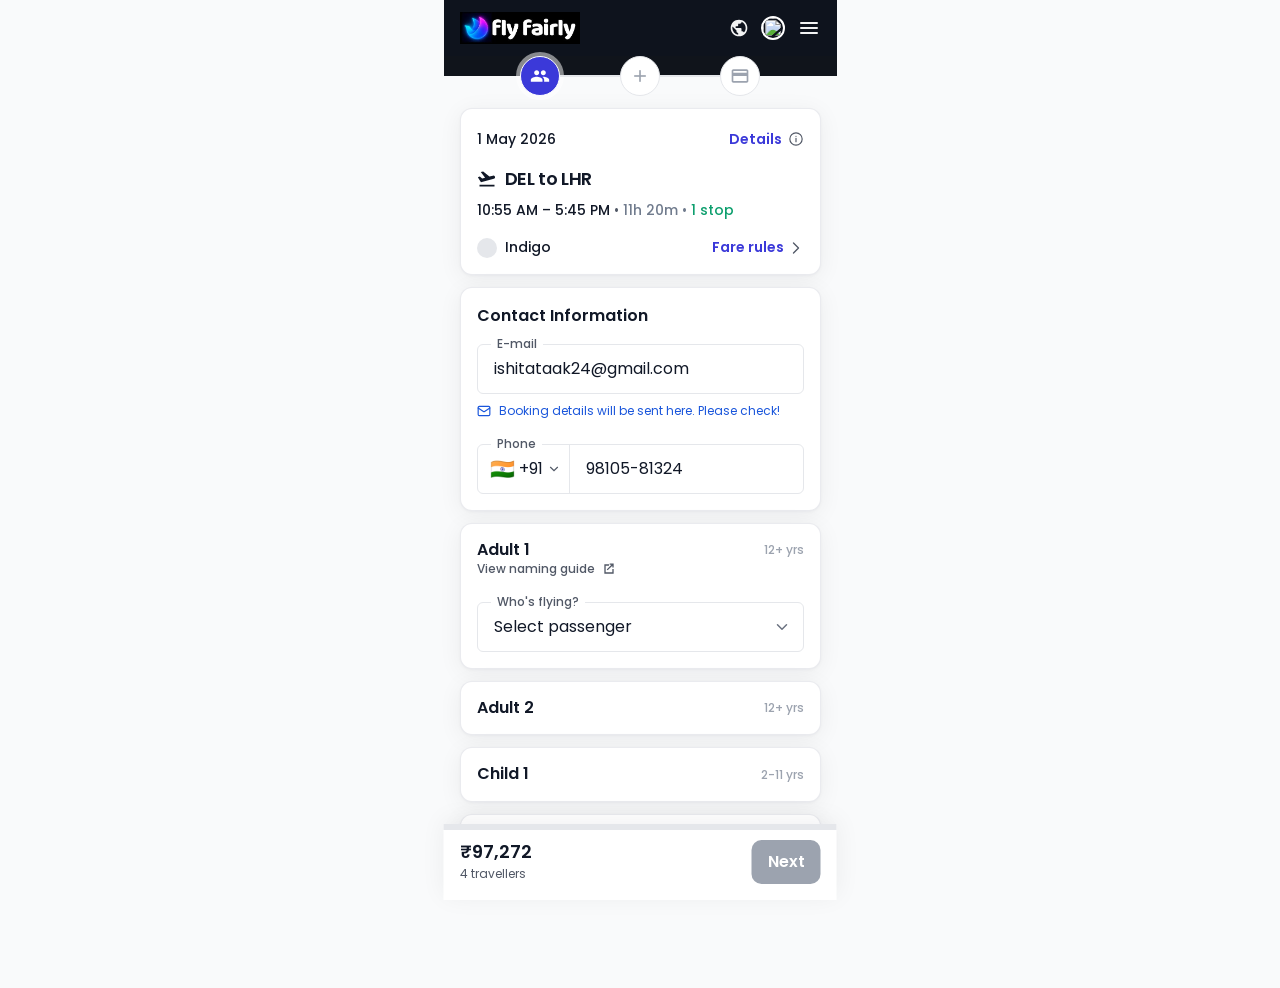
==== index.html @ 187cf337 "name changed" ====
<!DOCTYPE html>
<html lang="en">
  <head>
    <meta charset="UTF-8" />
    <meta name="viewport" content="width=device-width, initial-scale=1.0, viewport-fit=cover" />
    <title>Traveller details — Fly Fairly</title>
    <link href="https://fonts.googleapis.com/icon?family=Material+Icons" rel="stylesheet" />
    <link rel="stylesheet" href="design-system.css" />
    <style>
      :root {
        --color-text-secondary: #515866;
        --ff-link-hover: #252bb0;
        --ff-badge-bg: rgba(59, 57, 217, 0.1);
        --ff-card-radius: 12px;
        --ff-card-shadow: 0 4px 24px rgba(17, 24, 39, 0.06), 0 1px 3px rgba(17, 24, 39, 0.04);
        --ff-page-max: 393px;
      }

      .traveller-page {
        margin: 0;
        font-family: var(--font-family);
        font-size: var(--font-size-base);
        font-weight: var(--font-weight-regular);
        line-height: var(--line-height-body);
        color: var(--color-text-primary);
        background: var(--color-background);
        -webkit-font-smoothing: antialiased;
        padding-bottom: calc(88px + env(safe-area-inset-bottom, 0px));
      }

      .traveller-page * {
        font-family: inherit;
      }

      .wrap {
        max-width: var(--ff-page-max);
        margin: 0 auto;
        min-height: 100vh;
      }

      /* ——— Nav ——— */
      .ff-nav {
        position: relative;
        z-index: 100;
        display: flex;
        align-items: center;
        justify-content: space-between;
        padding: var(--space-3) var(--space-4);
        padding-top: calc(var(--space-3) + env(safe-area-inset-top, 0px));
        background: var(--color-nav-top);
      }

      .ff-logo {
        display: flex;
        align-items: center;
        text-decoration: none;
        color: #fff;
      }

      .ff-logo__img {
        display: block;
        height: 32px;
        width: auto;
        flex-shrink: 0;
      }

      .ff-nav__actions {
        display: flex;
        align-items: center;
        gap: var(--space-3);
      }

      .ff-nav__icon {
        width: 24px;
        height: 24px;
        color: #fff;
        opacity: 0.95;
      }

      .ff-nav__lang-icon {
        width: 20px;
        height: 20px;
        flex-shrink: 0;
        display: block;
        color: #fff;
        opacity: 0.95;
      }

      .ff-nav__avatar {
        width: 24px;
        height: 24px;
        border-radius: var(--radius-full);
        object-fit: cover;
        border: 2px solid var(--color-surface);
      }

      /* ——— Flow stepper (nav → flight) ——— */
      .ff-flow-stepper-wrap {
        position: relative;
        z-index: 110;
        margin-bottom: var(--space-3);
        padding: 0 var(--space-6);
        background: linear-gradient(to bottom, #10141B 50%, transparent 50%);
      }

      .ff-flow-stepper {
        display: flex;
        align-items: center;
        justify-content: center;
        gap: 0;
        width: 100%;
      }

      .ff-flow-stepper__node {
        width: 40px;
        height: 40px;
        border-radius: 50%;
        flex-shrink: 0;
        display: flex;
        align-items: center;
        justify-content: center;
        box-sizing: border-box;
      }

      .ff-flow-stepper__icon {
        width: 20px;
        height: 20px;
        flex-shrink: 0;
        display: block;
      }

      .ff-flow-stepper__node > .material-icons {
        font-family: "Material Icons";
        font-weight: normal;
        font-style: normal;
        font-size: 20px;
        line-height: 1;
        letter-spacing: normal;
        text-transform: none;
        display: inline-block;
        width: 1em;
        height: 1em;
        -webkit-font-smoothing: antialiased;
      }

      .ff-flow-stepper__node--done > .material-icons,
      .ff-flow-stepper__node--current > .material-icons {
        color: #ffffff;
      }

      .ff-flow-stepper__node--done,
      .ff-flow-stepper__node--current {
        background: var(--color-primary);
        color: var(--button-primary-color);
        border: 1px solid #ffffff;
      }

      .ff-flow-stepper__node--current {
        box-shadow: 0 0 0 4px color-mix(in srgb, var(--color-surface) 50%, transparent);
      }

      .ff-flow-stepper__node--upcoming {
        background: var(--color-surface);
        border: 1px solid var(--color-border-default);
        color: var(--color-text-hint);
      }

      .ff-flow-stepper__node--upcoming > .material-icons {
        color: var(--color-text-hint);
      }

      .ff-flow-stepper__line {
        height: 2px;
        flex: 0 0 60px;
        width: 60px;
      }

      .ff-flow-stepper__line--done {
        background: var(--color-primary);
      }

      .ff-flow-stepper__line--todo {
        background: var(--color-border-default);
      }

      .ff-flight-body {
        padding: var(--space-4);
      }

      /* ——— Cards ——— */
      .ff-card {
        background: var(--color-surface);
        border-radius: var(--ff-card-radius);
        box-shadow: var(--ff-card-shadow);
        padding: var(--space-4);
        margin: 0 var(--space-4) var(--space-3);
        border: 1px solid rgba(229, 231, 235, 0.8);
      }

      .ff-card.ff-card--flight {
        padding: 0;
        overflow: hidden;
      }

      .ff-card__title {
        margin: 0 0 var(--space-4);
        font-size: var(--font-size-base);
        font-weight: var(--font-weight-semibold);
        color: var(--color-text-primary);
      }

      /* Flight card — date row, route, times, airline + fare rules */
      .ff-flight-top {
        display: flex;
        align-items: center;
        justify-content: space-between;
        gap: var(--space-3);
        margin-bottom: var(--space-3);
      }

      .ff-flight-date {
        font-size: var(--font-size-sm);
        font-weight: var(--font-weight-medium);
        color: var(--color-text-primary);
        white-space: nowrap;
      }

      .ff-flight-info {
        flex-shrink: 0;
        display: inline-flex;
        align-items: center;
        justify-content: center;
        gap: 6px;
        min-height: 28px;
        padding: 0;
        border: none;
        background: none;
        cursor: pointer;
        border-radius: var(--radius-full);
        -webkit-tap-highlight-color: transparent;
        transition: color 0.15s ease;
      }

      .ff-flight-info:hover .ff-flight-info__label,
      .ff-flight-info:focus-visible .ff-flight-info__label,
      .ff-flight-info:hover .ff-flight-info__icon,
      .ff-flight-info:focus-visible .ff-flight-info__icon {
        color: var(--ff-link-hover);
      }

      .ff-flight-info:hover,
      .ff-flight-info:focus-visible {
        outline: none;
      }

      .ff-flight-info:focus-visible {
        box-shadow: 0 0 0 2px var(--color-surface), 0 0 0 4px var(--color-primary);
      }

      .ff-flight-info__icon {
        width: 16px;
        height: 16px;
        flex-shrink: 0;
        color: var(--color-text-secondary);
        transition: color 0.15s ease;
      }

      .ff-flight-info__label {
        font-size: var(--font-size-sm);
        font-weight: var(--font-weight-semibold);
        line-height: 1.2;
        color: var(--color-primary);
        transition: color 0.15s ease;
      }

      .ff-flight-route {
        display: flex;
        align-items: center;
        gap: var(--space-2);
        margin-bottom: var(--space-2);
      }

      .ff-flight-route__icon {
        width: 20px;
        height: 20px;
        flex-shrink: 0;
        display: block;
        color: var(--color-text-primary);
      }

      .ff-flight-route__text {
        font-size: var(--font-size-lg);
        font-weight: var(--font-weight-semibold);
        color: var(--color-text-primary);
        letter-spacing: -0.02em;
      }

      .ff-flight-meta {
        margin: 0 0 var(--space-4);
        font-size: var(--font-size-sm);
        line-height: var(--line-height-body);
      }

      .ff-flight-meta__time {
        font-weight: var(--font-weight-medium);
        color: var(--color-text-primary);
      }

      .ff-flight-meta__sep {
        color: var(--color-text-secondary);
        font-weight: var(--font-weight-regular);
      }

      .ff-flight-meta__dur {
        color: #707b8d;
        font-weight: var(--font-weight-medium);
      }

      .ff-flight-meta__dot {
        color: #707b8d;
      }

      .ff-flight-meta__stops {
        color: var(--color-success);
        font-weight: var(--font-weight-medium);
      }

      .ff-flight-footer {
        display: flex;
        align-items: center;
        justify-content: space-between;
        gap: var(--space-3);
      }

      .ff-airline {
        display: flex;
        align-items: center;
        gap: var(--space-2);
        min-width: 0;
      }

      .ff-airline__logo {
        width: 20px;
        height: 20px;
        flex-shrink: 0;
        border-radius: 50%;
        background: var(--color-border-default);
        box-sizing: border-box;
      }

      .ff-airline__name {
        font-size: var(--font-size-sm);
        font-weight: var(--font-weight-medium);
        color: var(--color-text-primary);
        line-height: 1.35;
      }

      .ff-flight-fare-rules {
        display: inline-flex;
        align-items: center;
        gap: 4px;
        flex-shrink: 0;
        font-size: var(--font-size-sm);
        font-weight: var(--font-weight-semibold);
        color: var(--color-primary);
        text-decoration: none;
        border-radius: var(--radius-sm);
        -webkit-tap-highlight-color: transparent;
        transition: color 0.15s ease;
      }

      .ff-flight-fare-rules:hover,
      .ff-flight-fare-rules:focus-visible {
        color: var(--ff-link-hover);
        text-decoration: none;
        outline: none;
      }

      .ff-flight-fare-rules:focus-visible {
        box-shadow: 0 0 0 2px var(--color-surface), 0 0 0 4px var(--color-primary);
      }

      .ff-flight-fare-rules__chev {
        width: 16px;
        height: 16px;
        flex-shrink: 0;
        color: var(--color-text-secondary);
        transition: color 0.15s ease;
      }

      .ff-flight-fare-rules:hover .ff-flight-fare-rules__chev,
      .ff-flight-fare-rules:focus-visible .ff-flight-fare-rules__chev {
        color: var(--ff-link-hover);
      }

      /* Flight details bottom sheet */
      .ff-sheet {
        position: fixed;
        inset: 0;
        z-index: 220;
        display: flex;
        align-items: flex-end;
        justify-content: center;
        pointer-events: none;
        visibility: hidden;
        transition: visibility 0.25s;
      }

      .ff-sheet.is-open {
        pointer-events: auto;
        visibility: visible;
      }

      .ff-sheet__backdrop {
        position: absolute;
        inset: 0;
        background: rgba(15, 23, 42, 0.45);
        opacity: 0;
        transition: opacity 0.25s ease;
      }

      .ff-sheet.is-open .ff-sheet__backdrop {
        opacity: 1;
      }

      .ff-sheet__panel {
        position: relative;
        width: 100%;
        max-width: var(--ff-page-max);
        max-height: min(92vh, 780px);
        background: var(--color-surface);
        border-radius: var(--ff-card-radius) var(--ff-card-radius) 0 0;
        box-shadow: 0 -8px 32px rgba(15, 23, 42, 0.12);
        transform: translateY(100%);
        transition: transform 0.28s cubic-bezier(0.32, 0.72, 0, 1);
        display: flex;
        flex-direction: column;
        padding-bottom: env(safe-area-inset-bottom, 0px);
      }

      .ff-sheet.is-open .ff-sheet__panel {
        transform: translateY(0);
      }

      .ff-sheet__header {
        display: flex;
        align-items: center;
        justify-content: space-between;
        gap: var(--space-3);
        padding: var(--space-4) var(--space-4) var(--space-3);
        flex-shrink: 0;
        border-bottom: 1px solid var(--color-border-default);
      }

      .ff-sheet__title {
        margin: 0;
        font-size: var(--font-size-lg);
        font-weight: var(--font-weight-semibold);
        color: var(--color-text-primary);
        letter-spacing: -0.02em;
      }

      .ff-sheet__close {
        flex-shrink: 0;
        display: inline-flex;
        align-items: center;
        justify-content: center;
        width: 40px;
        height: 40px;
        margin: -8px -8px -8px 0;
        padding: 0;
        border: none;
        border-radius: var(--radius-full);
        background: transparent;
        color: var(--color-text-secondary);
        cursor: pointer;
        -webkit-tap-highlight-color: transparent;
      }

      .ff-sheet__close:hover,
      .ff-sheet__close:focus-visible {
        color: var(--color-text-primary);
        background: var(--color-background);
        outline: none;
      }

      .ff-sheet__close svg {
        width: 22px;
        height: 22px;
      }

      .ff-sheet__scroll {
        overflow-y: auto;
        -webkit-overflow-scrolling: touch;
        padding: 20px;
      }

      .ff-sheet__lead {
        margin: 0 0 var(--space-4);
        line-height: 1.35;
      }

      .ff-sheet__lead-row1 {
        display: flex;
        align-items: center;
        gap: var(--space-2);
        font-size: 15px;
        font-weight: var(--font-weight-semibold);
        color: var(--color-text-primary);
      }

      .ff-sheet__lead-row1 .ff-flight-route__icon {
        flex-shrink: 0;
      }

      .ff-sheet__lead-row2 {
        margin: 6px 0 0;
        padding-left: calc(20px + var(--space-2));
        font-size: 13px;
        font-weight: var(--font-weight-regular);
        color: var(--color-text-secondary);
      }

      /* Flight leg timeline (flight details modal only) */
      .ff-itin-flightline {
        display: flex;
        align-items: center;
        gap: 6px;
        margin-bottom: 12px;
        font-size: 12px;
        line-height: 1.35;
        color: var(--color-text-secondary);
      }

      .ff-itin-logo-badge {
        flex-shrink: 0;
        display: inline-flex;
        align-items: center;
        justify-content: center;
        width: 8px;
        height: 8px;
        border-radius: 2px;
        font-size: 5px;
        font-weight: var(--font-weight-semibold);
        line-height: 1;
        letter-spacing: -0.06em;
        color: var(--color-text-secondary);
        background: rgba(148, 163, 184, 0.25);
        overflow: hidden;
      }

      /* 3 columns: rail 24px | times + duration (1fr) | destination + airport */
      .ff-itin-leg {
        display: flex;
        flex-direction: row;
        align-items: stretch;
        gap: 12px;
        margin-bottom: var(--space-5);
      }

      .ff-itin-rail {
        display: flex;
        flex-direction: column;
        align-items: center;
        flex-shrink: 0;
        width: 24px;
        min-width: 24px;
        align-self: stretch;
      }

      .ff-itin-dot {
        flex-shrink: 0;
        width: 8px;
        height: 8px;
        border-radius: 50%;
      }

      .ff-itin-dot--dep {
        background: #60a5fa;
      }

      .ff-itin-dot--arr {
        background: #6b7280;
      }

      .ff-itin-vline {
        flex: 1;
        width: 0;
        min-height: 60px;
        align-self: center;
        box-sizing: border-box;
        border-left: 2px dashed #d1d5db;
      }

      .ff-itin-leg__grid {
        flex: 1;
        min-width: 0;
        display: grid;
        grid-template-columns: max-content minmax(0, 1fr);
        grid-template-rows: auto 1fr auto;
        column-gap: var(--space-2);
        row-gap: 0;
        align-items: start;
      }

      .ff-itin-stop-times--dep {
        grid-column: 1;
        grid-row: 1;
      }

      .ff-itin-stop-place--dep {
        grid-column: 2;
        grid-row: 1;
      }

      /* Top of departure copy aligns with bottom edge of 8px departure dot */
      .ff-itin-stop-times--dep,
      .ff-itin-stop-place--dep {
        padding-top: 8px;
        align-self: start;
      }

      .ff-itin-dur {
        grid-column: 1;
        grid-row: 2;
        align-self: center;
        justify-self: start;
        margin: 0;
        font-size: 12px;
        font-weight: var(--font-weight-regular);
        line-height: 1.25;
        color: #6b7280;
        text-align: left;
      }

      .ff-itin-leg__grid-spacer {
        grid-column: 2;
        grid-row: 2;
        min-height: 0;
      }

      .ff-itin-stop-times--arr {
        grid-column: 1;
        grid-row: 3;
      }

      .ff-itin-stop-place--arr {
        grid-column: 2;
        grid-row: 3;
      }

      .ff-itin-stop-times {
        display: flex;
        flex-direction: column;
        gap: 2px;
        width: max-content;
        max-width: 100%;
      }

      .ff-itin-stop-times .ff-itin-stop__time,
      .ff-itin-stop-times .ff-itin-stop__date {
        display: block;
      }

      .ff-itin-stop__time {
        font-size: 14px;
        font-weight: var(--font-weight-semibold);
        line-height: 1.25;
        color: var(--color-text-primary);
      }

      .ff-itin-stop__date {
        font-size: 12px;
        font-weight: var(--font-weight-regular);
        line-height: 1.25;
        color: var(--color-text-secondary);
      }

      .ff-itin-stop-place {
        display: flex;
        flex-direction: column;
        gap: 2px;
        min-width: 0;
      }

      .ff-itin-stop__dest {
        display: block;
        font-size: 14px;
        font-weight: var(--font-weight-semibold);
        line-height: 1.25;
        color: var(--color-text-primary);
      }

      .ff-itin-stop__air {
        display: block;
        font-size: 12px;
        font-weight: var(--font-weight-regular);
        line-height: 1.35;
        color: var(--color-text-primary);
      }

      .ff-itin-layover {
        display: flex;
        flex-direction: column;
        align-items: flex-start;
        gap: 6px;
        margin: var(--space-3) 0;
        padding-left: calc(24px + 12px);
        box-sizing: border-box;
      }

      .ff-itin-layover__dur {
        font-size: 16px;
        font-weight: var(--font-weight-semibold);
        line-height: 1.25;
        color: var(--color-text-primary);
        flex-shrink: 0;
      }

      .ff-itin-layover .ff-badge {
        font-size: 12px;
        font-weight: var(--font-weight-regular);
        line-height: 1.35;
        color: var(--color-text-secondary);
        background: rgba(148, 163, 184, 0.14);
      }

      .ff-sheet__footer {
        flex-shrink: 0;
        padding: var(--space-3) var(--space-4) calc(var(--space-4) + env(safe-area-inset-bottom, 0px));
        text-align: right;
        font-size: var(--font-size-sm);
        color: var(--color-text-secondary);
        border-top: 1px solid var(--color-border-default);
        background: var(--color-surface);
      }

      .ff-sheet__footer strong {
        color: var(--color-text-primary);
        font-weight: var(--font-weight-semibold);
      }

      body.ff-sheet-open {
        overflow: hidden;
      }

      .ff-hint--blue {
        display: flex;
        align-items: flex-start;
        gap: var(--space-2);
        margin-top: var(--space-2);
        font-size: var(--font-size-xs);
        color: var(--hint-color);
        line-height: var(--line-height-body);
      }

      .ff-hint--blue > :first-child {
        flex-shrink: 0;
      }

      .ff-hint--blue__icon {
        width: 14px;
        height: 14px;
        margin-top: 2px;
      }

      /* Traveller cards */
      .ff-traveller {
        margin-bottom: var(--space-3);
      }

      .ff-traveller:not(.is-collapsed) {
        padding-bottom: var(--space-2);
      }

      #traveller-card-1.ff-traveller:not(.is-collapsed) {
        padding-bottom: 0;
      }

      .ff-traveller:last-child {
        margin-bottom: 0;
      }

      .ff-traveller__head {
        display: flex;
        align-items: center;
        justify-content: space-between;
        gap: var(--space-2);
        margin-bottom: var(--space-4);
      }

      .ff-traveller__head--with-guide {
        margin-bottom: 0;
      }

      .ff-traveller__head-tags {
        display: flex;
        align-items: center;
        gap: var(--space-2);
        flex-shrink: 0;
      }

      .ff-traveller__head-meta {
        flex-shrink: 0;
        font-size: var(--font-size-xs);
        font-weight: var(--font-weight-medium);
        line-height: var(--line-height-body);
        color: var(--color-text-hint);
      }

      /* Saved + collapsed: summary row already has name + Adult/Child pill — hide header duplicate */
      .ff-traveller.is-traveller-saved.is-collapsed .ff-traveller__head {
        display: none;
      }

      .ff-traveller__title {
        margin: 0;
        min-width: 0;
        font-size: var(--font-size-base);
        font-weight: var(--font-weight-semibold);
        line-height: var(--line-height-heading);
        color: var(--color-text-primary);
      }

      .ff-naming-guide-btn {
        display: flex;
        align-items: center;
        gap: 6px;
        margin: 0 0 var(--space-5);
        padding: 0;
        border: 0;
        background: transparent;
        color: var(--color-text-secondary);
        font-size: 12px;
        font-weight: var(--font-weight-medium);
        line-height: 1.4;
        cursor: pointer;
      }

      .ff-naming-guide-btn:hover {
        color: var(--color-text-primary);
      }

      .ff-naming-guide-btn__icon {
        width: 16px;
        height: 16px;
        flex: 0 0 16px;
      }

      .ff-traveller.is-traveller-saved.is-collapsed .ff-naming-guide-btn {
        display: none;
      }

      .ff-traveller.is-collapsed .ff-naming-guide-btn {
        display: none;
      }

      .ff-badge {
        display: inline-flex;
        align-items: center;
        padding: 2px var(--space-2);
        border-radius: var(--radius-full);
        font-size: var(--font-size-xs);
        font-weight: var(--font-weight-medium);
        color: var(--color-primary);
        background: var(--ff-badge-bg);
      }

      .ff-traveller__collapsed {
        display: none;
        flex-direction: column;
        align-items: stretch;
        gap: 0;
      }

      .ff-traveller-summary {
        display: flex;
        flex-direction: column;
        gap: var(--space-1);
      }

      .ff-traveller-summary__row {
        display: flex;
        align-items: flex-start;
        justify-content: space-between;
        gap: var(--space-3);
        min-width: 0;
      }

      .ff-traveller-summary__row--head {
        align-items: center;
      }

      .ff-traveller-summary__tags {
        display: inline-flex;
        align-items: center;
        gap: var(--space-2);
        flex-shrink: 0;
      }

      .ff-traveller-summary__age {
        flex-shrink: 0;
        font-size: 12px;
        font-weight: var(--font-weight-medium);
        line-height: var(--line-height-body);
        color: var(--color-text-hint);
      }

      .ff-traveller-summary__status-tick {
        display: none;
        width: 18px;
        height: 18px;
        color: #16a34a;
        flex: 0 0 18px;
      }

      .ff-traveller-summary__name {
        margin: 0;
        font-size: var(--font-size-base);
        font-weight: var(--font-weight-semibold);
        line-height: var(--line-height-heading);
        color: var(--color-text-primary);
        text-transform: uppercase;
        min-width: 0;
      }

      .ff-traveller-summary__pill {
        display: inline-flex;
        align-items: center;
        flex-shrink: 0;
        padding: 2px var(--space-2);
        border-radius: var(--radius-full);
        font-size: var(--font-size-xs);
        font-weight: var(--font-weight-medium);
        line-height: var(--line-height-body);
        color: #3239cd;
        background: #e8eaf6;
      }

      .ff-traveller-summary__meta {
        margin: 0;
        font-size: 12px;
        font-weight: var(--font-weight-regular);
        line-height: var(--line-height-body);
        color: var(--color-text-primary);
        background: transparent;
      }

      .ff-traveller-summary__meta:empty {
        display: none;
      }

      .ff-traveller-summary__doc-label {
        display: none;
      }

      .ff-traveller-summary__doc {
        margin: 0;
        font-size: 12px;
        font-weight: var(--font-weight-regular);
        line-height: var(--line-height-body);
        color: var(--color-text-primary);
        min-width: 0;
        flex: 1;
      }

      .ff-traveller-summary__doc:empty {
        display: none;
      }

      .ff-traveller-summary__row--doc .ff-add-details {
        flex-shrink: 0;
        margin: 0;
        padding: 0;
        min-height: auto;
        align-self: flex-start;
      }

      .ff-add-details__icon {
        width: 16px;
        height: 16px;
        flex-shrink: 0;
        color: var(--color-text-secondary);
        transition: color 0.15s ease;
      }

      .ff-traveller-summary__row--doc {
        margin-top: 0;
      }

      .ff-traveller-summary__row--ff {
        margin-top: var(--space-1);
      }

      .ff-traveller-summary__row--ff .ff-add-details {
        flex-shrink: 0;
        margin: 0;
        padding: 0;
        min-height: auto;
        align-self: flex-start;
        display: none;
      }

      .ff-traveller-summary__ff {
        margin: 0;
        font-size: 12px;
        font-weight: var(--font-weight-regular);
        line-height: var(--line-height-body);
        color: var(--color-text-primary);
      }

      .ff-traveller-summary__ff:empty {
        display: none;
      }

      .ff-traveller-summary__row--ff:has([data-summary-ff]:empty) {
        display: none;
      }

      .ff-traveller-summary:has([data-summary-ff]:not(:empty)) .ff-traveller-summary__row--doc .ff-add-details {
        display: none;
      }

      .ff-traveller-summary:has([data-summary-ff]:not(:empty)) .ff-traveller-summary__row--ff .ff-add-details {
        display: inline-flex;
      }

      .ff-traveller.is-collapsed .ff-traveller__collapsed--pending {
        display: none !important;
      }

      .ff-traveller.is-collapsed .ff-traveller__collapsed:not(.ff-traveller__collapsed--pending) {
        display: flex;
      }

      .ff-traveller.is-traveller-saved.is-collapsed .ff-traveller-summary__age {
        display: none;
      }

      .ff-traveller.is-traveller-saved.is-collapsed .ff-traveller-summary__status-tick {
        display: inline-flex;
      }

      .ff-traveller.is-collapsed .ff-traveller__expanded {
        display: none;
      }

      .ff-traveller.is-collapsed .ff-traveller__head {
        margin-bottom: var(--space-3);
      }

      /* Pending collapsed cards only show the head row; drop head margin so it isn’t empty space below the title. */
      .ff-traveller.is-collapsed:has(.ff-traveller__collapsed--pending) .ff-traveller__head {
        margin-bottom: 0;
      }

      .ff-traveller__placeholder {
        font-size: var(--font-size-sm);
        color: var(--color-text-hint);
      }

      .ff-add-details {
        display: inline-flex;
        align-items: center;
        gap: 6px;
        background: none;
        border: none;
        padding: var(--space-2);
        margin: calc(var(--space-2) * -1);
        font-size: var(--font-size-sm);
        font-weight: var(--font-weight-semibold);
        color: var(--color-primary);
        cursor: pointer;
        min-height: 44px;
        border-radius: var(--radius-sm);
        -webkit-tap-highlight-color: transparent;
        transition: color 0.15s ease;
      }

      .ff-add-details:hover,
      .ff-add-details:focus-visible {
        color: var(--ff-link-hover);
        outline: none;
      }

      .ff-add-details:hover .ff-add-details__icon,
      .ff-add-details:focus-visible .ff-add-details__icon {
        color: var(--ff-link-hover);
      }

      .ff-add-details:focus-visible {
        box-shadow: 0 0 0 2px var(--color-surface), 0 0 0 4px var(--color-primary);
      }

      .ff-add-details:disabled {
        opacity: 0.45;
        cursor: not-allowed;
      }

      .ff-add-details:disabled .ff-add-details__icon {
        color: var(--color-text-secondary);
      }

      /* Traveller field stack: 4px between input shell / hint / error; 16px between field groups */
      .ff-traveller-form .ff-field {
        margin: 0 0 var(--space-4);
        padding: 0;
      }

      .ff-traveller-form .ff-field > .ds-label {
        margin: 0 0 var(--space-1);
      }

      .ff-traveller-form .ff-field > .ds-hint {
        margin: 0;
        max-height: 0;
        opacity: 0;
        overflow: hidden;
        transition:
          max-height 0.2s ease,
          opacity 0.15s ease,
          margin-top 0.15s ease;
      }

      .ff-traveller-form .ff-field:focus-within > .ds-hint {
        max-height: 6em;
        opacity: 1;
        margin-top: var(--space-1);
      }

      /* Keep travel-document hint hidden while typing/focused. */
      .ff-traveller-form .ff-field--doc:focus-within > .ds-hint {
        max-height: 0;
        opacity: 0;
        margin-top: 0;
      }

      .ff-traveller-form .ff-field > .ds-field-error {
        margin: var(--space-1) 0 0;
      }

      .ff-check {
        display: inline-flex;
        align-items: center;
        gap: var(--space-2);
        padding: 4px;
        font-size: var(--font-size-sm);
        color: var(--color-text-primary);
        cursor: pointer;
      }

      .ff-check input[type="checkbox"] {
        width: 16px;
        height: 16px;
        margin: 0;
        accent-color: var(--color-primary);
      }

      .ff-ff-extra[hidden] {
        display: none !important;
      }

      .ff-date-empty {
        color: var(--color-text-hint);
      }

      .ff-float__input[data-mask-type]::placeholder {
        color: transparent;
        opacity: 1;
      }

      .ff-float__input[data-mask-type]:focus::placeholder {
        color: var(--color-text-hint);
      }

      .ff-inline-edit-search {
        margin-left: var(--space-1);
        padding: 0;
        border: 0;
        background: transparent;
        color: var(--color-primary);
        font-size: inherit;
        font-weight: var(--font-weight-semibold);
        line-height: inherit;
        text-decoration: underline;
        cursor: pointer;
      }

      select.ff-float__input.ff-float__select {
        cursor: pointer;
        -webkit-appearance: none;
        appearance: none;
        background-image: url("data:image/svg+xml,%3Csvg xmlns='http://www.w3.org/2000/svg' fill='none' viewBox='0 0 24 24' stroke='%236b7280' stroke-width='2'%3E%3Cpath stroke-linecap='round' stroke-linejoin='round' d='M6 9l6 6 6-6'/%3E%3C/svg%3E");
        background-repeat: no-repeat;
        background-position: right 12px center;
        background-size: 18px;
        padding-right: 40px;
      }

      .ff-country-panel {
        display: none;
        position: absolute;
        left: 0;
        right: 0;
        top: calc(100% + 4px);
        max-height: 220px;
        overflow: auto;
        background: var(--color-surface);
        border: 1.5px solid var(--color-border-default);
        border-radius: var(--radius-sm);
        box-shadow: var(--ff-card-shadow);
        z-index: 20;
      }

      .ff-country-panel.is-open {
        display: block;
      }

      .ff-country-panel button {
        display: block;
        width: 100%;
        text-align: left;
        padding: var(--space-3) var(--space-4);
        border: none;
        background: none;
        font-size: var(--font-size-sm);
        cursor: pointer;
        min-height: 44px;
      }

      .ff-country-panel button:hover,
      .ff-country-panel button:focus-visible {
        background: var(--color-background);
      }

      .ff-save-row {
        margin-top: 0;
        padding-top: 0;
        padding-bottom: var(--space-4);
      }

      .ff-save-row .ds-btn-primary {
        width: 100%;
      }

      .ds-btn-primary:disabled {
        background: #9ca3af;
        cursor: not-allowed;
      }

      .ds-btn-primary:disabled:hover,
      .ds-btn-primary:disabled:active {
        background: #9ca3af;
      }

      .ff-sticky {
        position: fixed;
        left: 50%;
        transform: translateX(-50%);
        bottom: 0;
        width: 100%;
        max-width: var(--ff-page-max);
        z-index: 90;
        padding-bottom: env(safe-area-inset-bottom, 0px);
        background: var(--sticky-bar-bg);
        box-shadow: 0 -4px 24px rgba(17, 24, 39, 0.06);
      }

      .ff-sticky-progress {
        position: absolute;
        top: 0;
        left: 0;
        right: 0;
        height: 6px;
        background: var(--color-border-default);
      }

      .ff-sticky-progress__fill {
        height: 100%;
        width: 0%;
        background: linear-gradient(to right, #3239CD, #EE3EEB);
        transition: width 400ms ease-out;
      }

      .ff-sticky__inner {
        display: flex;
        align-items: center;
        justify-content: space-between;
        gap: var(--space-4);
        padding: var(--sticky-bar-padding);
      }

      .ff-sticky__price {
        font-size: var(--font-size-lg);
        font-weight: var(--font-weight-semibold);
        color: var(--color-text-primary);
        line-height: 1.2;
      }

      .ff-sticky__sub {
        font-size: var(--font-size-xs);
        color: var(--color-text-secondary);
        margin-top: 2px;
      }

      .visually-hidden {
        position: absolute;
        width: 1px;
        height: 1px;
        padding: 0;
        margin: -1px;
        overflow: hidden;
        clip: rect(0, 0, 0, 0);
        white-space: nowrap;
        border: 0;
      }
    </style>
  </head>
  <body class="traveller-page">
    <div class="wrap">
      <header class="ff-nav" aria-label="Main">
        <a class="ff-logo" href="#" onclick="return false">
          <img
            class="ff-logo__img"
            src="assets/fly-fairly-logo.png"
            alt="Fly Fairly"
            width="435"
            height="116"
          />
        </a>
        <div class="ff-nav__actions">
          <svg
            class="ff-nav__lang-icon"
            xmlns="http://www.w3.org/2000/svg"
            width="20"
            height="20"
            viewBox="0 -960 960 960"
            fill="currentColor"
            aria-hidden="true"
          >
            <path
              d="M480-80q-83 0-156-31.5T197-197q-54-54-85.5-127T80-480q0-83 31.5-156T197-763q54-54 127-85.5T480-880q83 0 156 31.5T763-763q54 54 85.5 127T880-480q0 83-31.5 156T763-197q-54 54-127 85.5T480-80Zm-40-82v-78q-33 0-56.5-23.5T360-320v-40L168-552q-3 18-5.5 36t-2.5 36q0 121 79.5 212T440-162Zm276-102q41-45 62.5-100T800-480q0-98-54-179.5T600-776v16q0 33-23.5 56.5T520-680h-80v80q0 17-11.5 28.5T400-560h-80v80h240q17 0 28.5 11.5T600-440v120h40q26 0 47 15.5t29 40.5Z"
            />
          </svg>
          <img
            class="ff-nav__avatar"
            src="https://images.unsplash.com/photo-1494790108377-be9c29b29330?w=96&h=96&fit=crop&crop=faces"
            width="24"
            height="24"
            alt=""
          />
          <svg class="ff-nav__icon" viewBox="0 0 24 24" fill="none" stroke="currentColor" stroke-width="2" aria-hidden="true">
            <path d="M4 7h16M4 12h16M4 17h16" stroke-linecap="round" />
          </svg>
        </div>
      </header>

      <div class="ff-flow-stepper-wrap">
        <div class="ff-flow-stepper" role="list" aria-label="Booking progress">
          <div
            class="ff-flow-stepper__node ff-flow-stepper__node--current"
            role="listitem"
            aria-current="step"
          >
            <svg
              class="ff-flow-stepper__icon"
              xmlns="http://www.w3.org/2000/svg"
              width="20"
              height="20"
              viewBox="0 0 24 24"
              fill="currentColor"
              aria-hidden="true"
            >
              <path
                d="M16 11c1.66 0 2.99-1.34 2.99-3S17.66 5 16 5s-3 1.34-3 3s1.34 3 3 3m-8 0c1.66 0 2.99-1.34 2.99-3S9.66 5 8 5S5 6.34 5 8s1.34 3 3 3m0 2c-2.33 0-7 1.17-7 3.5V19h14v-2.5c0-2.33-4.67-3.5-7-3.5m8 0c-.29 0-.62.02-.97.05c1.16.84 1.97 1.97 1.97 3.45V19h6v-2.5c0-2.33-4.67-3.5-7-3.5"
              />
            </svg>
          </div>
          <div class="ff-flow-stepper__line ff-flow-stepper__line--todo" aria-hidden="true"></div>
          <div class="ff-flow-stepper__node ff-flow-stepper__node--upcoming" role="listitem" aria-label="Add-ons">
            <span class="material-icons" aria-hidden="true">add</span>
          </div>
          <div class="ff-flow-stepper__line ff-flow-stepper__line--todo" aria-hidden="true"></div>
          <div class="ff-flow-stepper__node ff-flow-stepper__node--upcoming" role="listitem">
            <svg
              class="ff-flow-stepper__icon"
              xmlns="http://www.w3.org/2000/svg"
              width="20"
              height="20"
              viewBox="0 -960 960 960"
              fill="currentColor"
              aria-hidden="true"
            >
              <path
                d="M880-720v480q0 33-23.5 56.5T800-160H160q-33 0-56.5-23.5T80-240v-480q0-33 23.5-56.5T160-800h640q33 0 56.5 23.5T880-720Zm-720 80h640v-80H160v80Zm0 160v240h640v-240H160Z"
              />
            </svg>
          </div>
        </div>
      </div>

      <section class="ff-card ff-card--flight" aria-labelledby="flight-heading">
        <div class="ff-flight-body">
          <h2 id="flight-heading" class="visually-hidden">Flight summary</h2>
          <div class="ff-flight-top">
            <span class="ff-flight-date">1 May 2026</span>
            <button
              type="button"
              id="btn-flight-details-open"
              class="ff-flight-info"
              aria-label="Flight details"
              aria-expanded="false"
              aria-controls="flight-details-sheet"
            >
              <span class="ff-flight-info__label">Details</span>
              <svg class="ff-flight-info__icon" viewBox="0 0 24 24" fill="none" stroke="currentColor" stroke-width="1.75" aria-hidden="true">
                <circle cx="12" cy="12" r="9.25" />
                <path stroke-linecap="round" d="M12 16v-5M12 8h.01" />
              </svg>
            </button>
          </div>
          <div class="ff-flight-route">
            <svg
              class="ff-flight-route__icon"
              xmlns="http://www.w3.org/2000/svg"
              width="20"
              height="20"
              viewBox="0 0 24 24"
              fill="currentColor"
              aria-hidden="true"
            >
              <path
                d="M3 21v-2h18v2zm1.75-5L1 9.75l2.4-.65l2.8 2.35l3.5-.925l-5.175-6.9l2.9-.775L14.9 9.125l4.25-1.15q.8-.225 1.513.187t.937 1.213t-.187 1.513t-1.213.937z"
              />
            </svg>
            <span class="ff-flight-route__text">DEL to LHR</span>
          </div>
          <p class="ff-flight-meta">
            <span class="ff-flight-meta__time">10:55 AM – 5:45 PM</span>
            <span class="ff-flight-meta__sep"> • </span>
            <span class="ff-flight-meta__dur">11h 20m</span>
            <span class="ff-flight-meta__dot"> • </span>
            <span class="ff-flight-meta__stops">1 stop</span>
          </p>
          <div class="ff-flight-footer">
            <div class="ff-airline">
              <span class="ff-airline__logo" aria-hidden="true"></span>
              <span class="ff-airline__name">Indigo</span>
            </div>
            <a class="ff-flight-fare-rules" href="#" onclick="return false">
              Fare rules
              <svg class="ff-flight-fare-rules__chev" viewBox="0 0 24 24" aria-hidden="true">
                <path
                  fill="none"
                  stroke="currentColor"
                  stroke-width="2"
                  stroke-linecap="round"
                  stroke-linejoin="round"
                  d="M8.25 4.5l7.5 7.5-7.5 7.5"
                />
              </svg>
            </a>
          </div>
        </div>
      </section>

      <div
        id="flight-details-sheet"
        class="ff-sheet"
        role="presentation"
        aria-hidden="true"
        hidden
      >
        <div class="ff-sheet__backdrop" data-sheet-close tabindex="-1" aria-hidden="true"></div>
        <div
          class="ff-sheet__panel"
          role="dialog"
          aria-modal="true"
          aria-labelledby="flight-details-title"
          tabindex="-1"
        >
          <div class="ff-sheet__header">
            <h2 id="flight-details-title" class="ff-sheet__title">Flight details</h2>
            <button type="button" class="ff-sheet__close" data-sheet-close aria-label="Close flight details">
              <svg viewBox="0 0 24 24" fill="none" stroke="currentColor" stroke-width="2" stroke-linecap="round" aria-hidden="true">
                <path d="M18 6L6 18M6 6l12 12" />
              </svg>
            </button>
          </div>
          <div class="ff-sheet__scroll">
            <div class="ff-sheet__lead">
              <div class="ff-sheet__lead-row1">
                <svg
                  class="ff-flight-route__icon"
                  xmlns="http://www.w3.org/2000/svg"
                  width="20"
                  height="20"
                  viewBox="0 0 24 24"
                  fill="currentColor"
                  aria-hidden="true"
                >
                  <path
                    d="M3 21v-2h18v2zm1.75-5L1 9.75l2.4-.65l2.8 2.35l3.5-.925l-5.175-6.9l2.9-.775L14.9 9.125l4.25-1.15q.8-.225 1.513.187t.937 1.213t-.187 1.513t-1.213.937z"
                  />
                </svg>
                <span>DEL → LHR</span>
              </div>
              <p class="ff-sheet__lead-row2">Fri, 1 May 2026 · 11h 20m · 1 stop</p>
            </div>

            <div class="ff-itin-seg">
              <div class="ff-itin-flightline">
                <span class="ff-itin-logo-badge" aria-hidden="true">6E</span>
                <span>6E 5012 · Indigo · Airbus A321neo</span>
              </div>
              <div class="ff-itin-leg">
                <div class="ff-itin-rail" aria-hidden="true">
                  <span class="ff-itin-dot ff-itin-dot--dep"></span>
                  <div class="ff-itin-vline"></div>
                  <span class="ff-itin-dot ff-itin-dot--arr"></span>
                </div>
                <div class="ff-itin-leg__grid">
                  <div class="ff-itin-stop-times ff-itin-stop-times--dep">
                    <span class="ff-itin-stop__time">10:55 AM</span>
                    <span class="ff-itin-stop__date">1 May</span>
                  </div>
                  <div class="ff-itin-stop-place ff-itin-stop-place--dep">
                    <span class="ff-itin-stop__dest">New Delhi</span>
                    <span class="ff-itin-stop__air">Indira Gandhi (DEL)</span>
                  </div>
                  <span class="ff-itin-dur">3h 10m</span>
                  <div class="ff-itin-leg__grid-spacer" aria-hidden="true"></div>
                  <div class="ff-itin-stop-times ff-itin-stop-times--arr">
                    <span class="ff-itin-stop__time">2:05 PM</span>
                    <span class="ff-itin-stop__date">1 May</span>
                  </div>
                  <div class="ff-itin-stop-place ff-itin-stop-place--arr">
                    <span class="ff-itin-stop__dest">Doha</span>
                    <span class="ff-itin-stop__air">Hamad (DOH)</span>
                  </div>
                </div>
              </div>
            </div>

            <div class="ff-itin-layover">
              <span class="ff-itin-layover__dur">2h 35m</span>
              <span class="ff-badge">Layover at Hamad (DOH)</span>
            </div>

            <div class="ff-itin-seg">
              <div class="ff-itin-flightline">
                <span class="ff-itin-logo-badge" aria-hidden="true">6E</span>
                <span>6E 5018 · Indigo · Boeing 787-9</span>
              </div>
              <div class="ff-itin-leg">
                <div class="ff-itin-rail" aria-hidden="true">
                  <span class="ff-itin-dot ff-itin-dot--dep"></span>
                  <div class="ff-itin-vline"></div>
                  <span class="ff-itin-dot ff-itin-dot--arr"></span>
                </div>
                <div class="ff-itin-leg__grid">
                  <div class="ff-itin-stop-times ff-itin-stop-times--dep">
                    <span class="ff-itin-stop__time">4:40 PM</span>
                    <span class="ff-itin-stop__date">1 May</span>
                  </div>
                  <div class="ff-itin-stop-place ff-itin-stop-place--dep">
                    <span class="ff-itin-stop__dest">Doha</span>
                    <span class="ff-itin-stop__air">Hamad (DOH)</span>
                  </div>
                  <span class="ff-itin-dur">7h 35m</span>
                  <div class="ff-itin-leg__grid-spacer" aria-hidden="true"></div>
                  <div class="ff-itin-stop-times ff-itin-stop-times--arr">
                    <span class="ff-itin-stop__time">5:45 PM</span>
                    <span class="ff-itin-stop__date">2 May</span>
                  </div>
                  <div class="ff-itin-stop-place ff-itin-stop-place--arr">
                    <span class="ff-itin-stop__dest">London</span>
                    <span class="ff-itin-stop__air">Heathrow (LHR)</span>
                  </div>
                </div>
              </div>
            </div>

          </div>
          <div class="ff-sheet__footer">Cabin class: <strong>Economy</strong></div>
        </div>
      </div>

      <section class="ff-card" aria-labelledby="contact-heading">
        <h2 id="contact-heading" class="ff-card__title">Contact Information</h2>

        <div class="ff-float" id="contact-email-block">
          <label class="ff-float__label" for="contact-email">E-mail</label>
          <div class="ff-float__inner">
            <input
              id="contact-email"
              class="ff-float__input"
              type="text"
              inputmode="email"
              autocomplete="email"
              value="ishitataak24@gmail.com"
              aria-describedby="contact-email-hint contact-email-err"
              aria-invalid="false"
            />
          </div>
          <p class="ff-hint--blue" id="contact-email-hint">
            <svg
              class="ff-hint--blue__icon"
              viewBox="0 0 24 24"
              fill="none"
              stroke="currentColor"
              stroke-width="2"
              stroke-linecap="round"
              stroke-linejoin="round"
              aria-hidden="true"
            >
              <rect width="20" height="16" x="2" y="4" rx="2" />
              <path d="m22 7-8.97 5.7a1.94 1.94 0 0 1-2.06 0L2 7" />
            </svg>
            <span>Booking details will be sent here. Please check!</span>
          </p>
          <div class="ds-field-error ff-error" id="contact-email-err" role="alert" hidden></div>
        </div>

        <div class="ff-float">
          <span class="ff-float__label" id="phone-lbl">Phone</span>
          <div class="ff-float__inner" role="group" aria-labelledby="phone-lbl">
            <div class="ff-phone-row">
              <div class="ff-phone-cc" aria-hidden="true">
                <span class="ff-phone-cc__flag">🇮🇳</span>
                <span class="ff-phone-cc__code">+91</span>
                <svg class="ff-phone-cc__chev" viewBox="0 0 24 24" fill="none" stroke="currentColor" stroke-width="2">
                  <path d="M6 9l6 6 6-6" stroke-linecap="round" />
                </svg>
              </div>
              <input
                id="contact-phone"
                class="ff-float__input"
                type="tel"
                value="98105-81324"
                autocomplete="tel"
                inputmode="tel"
                aria-label="Phone number (India +91)"
              />
            </div>
          </div>
        </div>
      </section>

      <!-- Traveller 1 -->
      <section class="ff-card ff-traveller" id="traveller-card-1" data-index="1" data-type="adult" data-child-age="0" aria-labelledby="t1-label">
        <div class="ff-traveller__head ff-traveller__head--with-guide">
          <h2 class="ff-traveller__title" id="t1-label">Adult 1</h2>
          <div class="ff-traveller__head-tags">
            <span class="ff-traveller__head-meta">12+ yrs</span>
          </div>
        </div>
        <button type="button" class="ff-naming-guide-btn">
          <span>View naming guide</span>
          <svg
            class="ff-naming-guide-btn__icon"
            xmlns="http://www.w3.org/2000/svg"
            width="16"
            height="16"
            viewBox="0 -960 960 960"
            fill="currentColor"
            aria-hidden="true"
          >
            <path
              d="M200-200v-560h280v80H280v400h400v-200h80v280H200Zm200-200-56-56 280-280H520v-80h240v240h-80v-104L400-400Z"
            />
          </svg>
        </button>
        <div class="ff-traveller__collapsed">
          <div class="ff-traveller-summary">
            <div class="ff-traveller-summary__row ff-traveller-summary__row--head">
              <p class="ff-traveller-summary__name" data-summary-name>Adult 1</p>
              <div class="ff-traveller-summary__tags">
                <span class="ff-traveller-summary__age" data-summary-age>12+ yrs</span>
                <svg
                  class="ff-traveller-summary__status-tick"
                  xmlns="http://www.w3.org/2000/svg"
                  width="18"
                  height="18"
                  viewBox="0 -960 960 960"
                  fill="currentColor"
                  aria-hidden="true"
                >
                  <path
                    d="M480-80q-82 0-155-31.5t-127.5-86Q143-252 111.5-325T80-480q0-83 31.5-156t86-127Q252-817 325-848.5T480-880q83 0 156 31.5t127 85.5q54 54 85.5 127T880-480q0 82-31.5 155T763-197q-54 54-127 85.5T480-80Zm-42-246 226-226-56-56-170 170-84-84-56 56 140 140Z"
                  />
                </svg>
              </div>
            </div>
            <p class="ff-traveller-summary__meta" data-summary-meta></p>
            <p class="ff-traveller-summary__doc-label">Travel Document:</p>
            <div class="ff-traveller-summary__row ff-traveller-summary__row--doc">
              <p class="ff-traveller-summary__doc" data-summary-doc></p>
              <button type="button" class="ff-add-details" data-add-details>
                <span class="ff-add-details__label">Edit</span>
                <svg
                  class="ff-add-details__icon"
                  viewBox="0 0 24 24"
                  fill="currentColor"
                  aria-hidden="true"
                >
                  <path
                    d="M3 17.25V21h3.75L17.81 9.94l-3.75-3.75L3 17.25zM20.71 7.04c.39-.39.39-1.02 0-1.41l-2.34-2.34a.9959.9959 0 0 0-1.41 0l-1.83 1.83 3.75 3.75 1.83-1.83z"
                  />
                </svg>
              </button>
            </div>
            <div class="ff-traveller-summary__row ff-traveller-summary__row--ff">
              <p class="ff-traveller-summary__ff" data-summary-ff></p>
              <button type="button" class="ff-add-details" data-add-details>
                <span class="ff-add-details__label">Edit</span>
                <svg
                  class="ff-add-details__icon"
                  viewBox="0 0 24 24"
                  fill="currentColor"
                  aria-hidden="true"
                >
                  <path
                    d="M3 17.25V21h3.75L17.81 9.94l-3.75-3.75L3 17.25zM20.71 7.04c.39-.39.39-1.02 0-1.41l-2.34-2.34a.9959.9959 0 0 0-1.41 0l-1.83 1.83 3.75 3.75 1.83-1.83z"
                  />
                </svg>
              </button>
            </div>
          </div>
        </div>
        <div class="ff-traveller__expanded">
          <form class="ff-traveller-form" novalidate>
            <div class="ff-field">
              <div class="ff-float">
                <label class="ff-float__label" for="t1-profile">Who's flying?</label>
                <div class="ff-float__inner">
                  <select class="ff-float__input ff-float__select" id="t1-profile" name="travellerProfile">
                    <option value="" selected>Select passenger</option>
                    <option value="new">New passenger</option>
                    <option value="profile-1">Aarav Sharma</option>
                    <option value="profile-2">Ishita Taak</option>
                    <option value="profile-3">Meera Nair</option>
                  </select>
                </div>
              </div>
            </div>
            <div class="ff-field">
              <div class="ff-float">
                <label class="ff-float__label" for="t1-first">First name</label>
                <div class="ff-float__inner">
                  <input class="ff-float__input" id="t1-first" name="first" type="text" autocomplete="given-name" />
                </div>
              </div>
              <p class="ds-hint">Use the spelling as on your travel document</p>
              <div class="ds-field-error ff-error" id="t1-first-err" hidden></div>
            </div>
            <div class="ff-field">
              <div class="ff-float">
                <label class="ff-float__label" for="t1-last">Last name</label>
                <div class="ff-float__inner">
                  <input class="ff-float__input" id="t1-last" name="last" type="text" autocomplete="family-name" />
                </div>
              </div>
              <p class="ds-hint">Use the spelling as on your travel document</p>
              <div class="ds-field-error ff-error" id="t1-last-err" hidden></div>
            </div>
            <div class="ff-field">
              <div class="ff-float">
                <label class="ff-float__label" for="t1-gender">Gender</label>
                <div class="ff-float__inner">
                  <select
                    class="ff-float__input ff-float__select"
                    id="t1-gender"
                    name="gender"
                    autocomplete="sex"
                  >
                    <option value="">Select</option>
                    <option value="male">Male</option>
                    <option value="female">Female</option>
                    <option value="trans">Trans</option>
                  </select>
                </div>
              </div>
              <div class="ds-field-error ff-error" id="t1-gender-err" hidden></div>
            </div>
            <div class="ff-field">
              <div class="ff-float">
                <label class="ff-float__label" for="t1-dob">Date of birth (DD/MM/YYYY)</label>
                <div class="ff-float__inner">
                  <input
                    class="ff-float__input"
                    id="t1-dob"
                    name="dob"
                    type="text"
                    data-mask-type="ddmmyyyy"
                    placeholder="DD/MM/YYYY"
                    inputmode="numeric"
                    maxlength="10"
                  />
                </div>
              </div>
              <p class="ds-hint">Use the one on your travel document</p>
              <div class="ds-field-error ff-error" id="t1-dob-err" hidden></div>
            </div>
            <div class="ff-field ff-field--doc">
              <div class="ff-float">
                <label class="ff-float__label" for="t1-doc">Travel document number</label>
                <div class="ff-float__inner">
                  <input class="ff-float__input" id="t1-doc" name="doc" type="text" autocomplete="off" />
                </div>
              </div>
              <p class="ds-hint">Enter exactly as shown, e.g. A1234567</p>
              <div class="ds-field-error ff-error" id="t1-doc-err" hidden></div>
            </div>
            <div class="ff-field ff-country-field">
              <div class="ff-float">
                <label class="ff-float__label" for="t1-country-input">Country of issue</label>
                <div class="ff-float__inner">
                  <div class="ff-country-wrap">
                    <input
                      class="ff-float__input"
                      id="t1-country-input"
                      type="text"
                      role="combobox"
                      aria-expanded="false"
                      aria-haspopup="listbox"
                      aria-controls="t1-country-list"
                      autocomplete="off"
                      value="India"
                    />
                    <div class="ff-country-panel" id="t1-country-list" role="listbox" hidden></div>
                  </div>
                </div>
              </div>
              <p class="ds-hint">Country of your passport</p>
            </div>
            <div class="ff-field">
              <div class="ff-float">
                <label class="ff-float__label" for="t1-exp">Expiry date (MM/YYYY)</label>
                <div class="ff-float__inner">
                  <input
                    class="ff-float__input"
                    id="t1-exp"
                    name="expiry"
                    type="text"
                    data-mask-type="mmyyyy"
                    placeholder="MM/YYYY"
                    inputmode="numeric"
                    maxlength="7"
                  />
                </div>
              </div>
              <p class="ds-hint">Must be valid on your travel date (1 May 2026)</p>
              <div class="ds-field-error ff-error" id="t1-exp-err" hidden></div>
            </div>
            <div class="ff-field">
              <label class="ff-check">
                <input type="checkbox" id="t1-ff-add" name="ffAdd" />
                <span>Add frequent flyer number</span>
              </label>
            </div>
            <div class="ff-ff-extra" id="t1-ff-extra" hidden>
              <div class="ff-field">
                <div class="ff-float">
                  <label class="ff-float__label" for="t1-ff-airline">Airline</label>
                  <div class="ff-float__inner">
                    <select class="ff-float__input ff-float__select" id="t1-ff-airline" name="ffAirline">
                      <option value="">Select airline</option>
                      <option value="indigo">IndiGo</option>
                      <option value="airindia">Air India</option>
                      <option value="vistara">Vistara</option>
                      <option value="spicejet">SpiceJet</option>
                      <option value="akasa">Akasa Air</option>
                    </select>
                  </div>
                </div>
              <div class="ds-field-error ff-error" id="t1-ff-airline-err" hidden></div>
              </div>
              <div class="ff-field">
                <div class="ff-float">
                  <label class="ff-float__label" for="t1-ff-number">Membership number</label>
                  <div class="ff-float__inner">
                    <input class="ff-float__input" id="t1-ff-number" name="ffNumber" type="text" autocomplete="off" />
                  </div>
                </div>
              <div class="ds-field-error ff-error" id="t1-ff-number-err" hidden></div>
              </div>
            </div>
            <div class="ff-field">
              <label class="ff-check">
                <input type="checkbox" id="t1-save-details" name="saveDetails" checked />
                <span>Save as traveller profile</span>
              </label>
            </div>
            <div class="ff-save-row">
              <button type="submit" class="ds-btn-primary">Save & next</button>
            </div>
          </form>
        </div>
      </section>

      <!-- Traveller 2–4: markup generated by template in JS to avoid huge duplication — actually user asked HTML; I'll include compact repeats -->

      <section class="ff-card ff-traveller is-collapsed" id="traveller-card-2" data-index="2" data-type="adult" data-child-age="0" aria-labelledby="t2-label">
        <div class="ff-traveller__head ff-traveller__head--with-guide">
          <h2 class="ff-traveller__title" id="t2-label">Adult 2</h2>
          <div class="ff-traveller__head-tags">
            <span class="ff-traveller__head-meta">12+ yrs</span>
          </div>
        </div>
        <button type="button" class="ff-naming-guide-btn">
          <span>View naming guide</span>
          <svg
            class="ff-naming-guide-btn__icon"
            xmlns="http://www.w3.org/2000/svg"
            width="16"
            height="16"
            viewBox="0 -960 960 960"
            fill="currentColor"
            aria-hidden="true"
          >
            <path
              d="M200-200v-560h280v80H280v400h400v-200h80v280H200Zm200-200-56-56 280-280H520v-80h240v240h-80v-104L400-400Z"
            />
          </svg>
        </button>
        <div class="ff-traveller__collapsed ff-traveller__collapsed--pending"></div>
        <div class="ff-traveller__expanded"></div>
      </section>

      <section class="ff-card ff-traveller is-collapsed" id="traveller-card-3" data-index="3" data-type="child" data-child-age="10" aria-labelledby="t3-label">
        <div class="ff-traveller__head ff-traveller__head--with-guide">
          <h2 class="ff-traveller__title" id="t3-label">Child 1</h2>
          <div class="ff-traveller__head-tags">
            <span class="ff-traveller__head-meta">2-11 yrs</span>
          </div>
        </div>
        <button type="button" class="ff-naming-guide-btn">
          <span>View naming guide</span>
          <svg
            class="ff-naming-guide-btn__icon"
            xmlns="http://www.w3.org/2000/svg"
            width="16"
            height="16"
            viewBox="0 -960 960 960"
            fill="currentColor"
            aria-hidden="true"
          >
            <path
              d="M200-200v-560h280v80H280v400h400v-200h80v280H200Zm200-200-56-56 280-280H520v-80h240v240h-80v-104L400-400Z"
            />
          </svg>
        </button>
        <div class="ff-traveller__collapsed ff-traveller__collapsed--pending"></div>
        <div class="ff-traveller__expanded"></div>
      </section>

      <section class="ff-card ff-traveller is-collapsed" id="traveller-card-4" data-index="4" data-type="child" data-child-age="10" aria-labelledby="t4-label">
        <div class="ff-traveller__head ff-traveller__head--with-guide">
          <h2 class="ff-traveller__title" id="t4-label">Child 2</h2>
          <div class="ff-traveller__head-tags">
            <span class="ff-traveller__head-meta">2-11 yrs</span>
          </div>
        </div>
        <button type="button" class="ff-naming-guide-btn">
          <span>View naming guide</span>
          <svg
            class="ff-naming-guide-btn__icon"
            xmlns="http://www.w3.org/2000/svg"
            width="16"
            height="16"
            viewBox="0 -960 960 960"
            fill="currentColor"
            aria-hidden="true"
          >
            <path
              d="M200-200v-560h280v80H280v400h400v-200h80v280H200Zm200-200-56-56 280-280H520v-80h240v240h-80v-104L400-400Z"
            />
          </svg>
        </button>
        <div class="ff-traveller__collapsed ff-traveller__collapsed--pending"></div>
        <div class="ff-traveller__expanded"></div>
      </section>

      <div style="height: var(--space-2)"></div>
    </div>

    <footer class="ff-sticky" role="contentinfo">
      <div class="ff-sticky-progress">
        <div class="ff-sticky-progress__fill" id="stickyProgressFill"></div>
      </div>
      <div class="ff-sticky__inner">
        <div>
          <div class="ff-sticky__price">₹97,272</div>
          <div class="ff-sticky__sub">4 travellers</div>
        </div>
        <button type="button" class="ds-btn-primary" id="btn-next" disabled>Next</button>
      </div>
    </footer>

    <script>
      (function contactFieldsValidState() {
        var email = document.getElementById("contact-email");
        var wrapE = email && email.closest(".ff-float__inner");
        var emailErr = document.getElementById("contact-email-err");
        var emailBlock = document.getElementById("contact-email-block");
        var btnNext = document.getElementById("btn-next");

        var emailState = {
          touched: false,
          dirty: false,
          submitAttempted: false,
        };

        function showEmailErrorEl(el, msg) {
          if (!el) return;
          el.textContent = msg;
          el.removeAttribute("hidden");
          el.style.display = "block";
        }

        function hideEmailErrorEl(el) {
          if (!el) return;
          el.textContent = "";
          el.setAttribute("hidden", "");
          el.style.display = "none";
        }

        function emailErrorIsVisible() {
          return emailErr && !emailErr.hasAttribute("hidden");
        }

        function isValidLocalChar(ch) {
          return (
            (ch >= "a" && ch <= "z") ||
            (ch >= "A" && ch <= "Z") ||
            (ch >= "0" && ch <= "9") ||
            ch === "." ||
            ch === "_" ||
            ch === "%" ||
            ch === "+" ||
            ch === "-"
          );
        }

        function isValidDomainChar(ch) {
          return (
            (ch >= "a" && ch <= "z") ||
            (ch >= "A" && ch <= "Z") ||
            (ch >= "0" && ch <= "9") ||
            ch === "." ||
            ch === "-"
          );
        }

        /** While focused: incomplete but plausibly still typing toward a valid address — suppress errors until blur. */
        function isEmailMidTypingValidPrefix(v) {
          var s = String(v != null ? v : "");
          var i;
          if (s.trim() === "") return false;
          if (/\s/.test(s)) return false;
          var atPos = s.indexOf("@");
          if (atPos === -1) {
            for (i = 0; i < s.length; i++) {
              if (!isValidLocalChar(s.charAt(i))) return false;
            }
            return true;
          }
          var atCount = (s.match(/@/g) || []).length;
          if (atPos !== s.lastIndexOf("@") || atCount !== 1) return false;
          var local = s.slice(0, atPos);
          var domain = s.slice(atPos + 1);
          if (local.trim() === "") return false;
          for (i = 0; i < local.length; i++) {
            if (!isValidLocalChar(local.charAt(i))) return false;
          }
          if (domain.indexOf(".") !== -1) return false;
          for (i = 0; i < domain.length; i++) {
            if (!isValidDomainChar(domain.charAt(i))) return false;
          }
          return true;
        }

        function applyEmailValidationResult(msg) {
          if (!email || !wrapE || !emailErr) return;
          if (msg) {
            showEmailErrorEl(emailErr, msg);
            wrapE.classList.add("is-error");
            email.setAttribute("aria-invalid", "true");
          } else {
            hideEmailErrorEl(emailErr);
            wrapE.classList.remove("is-error");
            email.setAttribute("aria-invalid", "false");
          }
        }

        function validateEmailBlur(value) {
          var v = String(value != null ? value : "");
          if (v.trim() === "") {
            return "Email address is required";
          }
          if (v.indexOf("@") === -1) {
            return "Please include an '@' in the email address";
          }
          var at = v.indexOf("@");
          var local = v.slice(0, at);
          var domain = v.slice(at + 1);
          if (local.trim() === "") {
            return "Please enter the part before '@'";
          }
          if (domain.trim() === "") {
            return "Please enter a domain after '@'";
          }
          if (domain.indexOf(".") === -1) {
            return "Please enter a valid domain (e.g. gmail.com)";
          }
          if (v.endsWith(".")) {
            return "Email address cannot end with a dot";
          }
          if (/\s/.test(v)) {
            return "Email address cannot contain spaces";
          }

          var lastDotInDomain = domain.lastIndexOf(".");
          var tld = lastDotInDomain === -1 ? "" : domain.slice(lastDotInDomain + 1);
          if (tld.length < 2) {
            return "Please enter a valid domain extension (e.g. .com, .in)";
          }
          if (tld.length > 6) {
            return "Please enter a valid domain extension (e.g. .com, .org)";
          }
          if (/\.\./.test(v)) {
            return "Email address cannot contain consecutive dots";
          }
          var atCount = (v.match(/@/g) || []).length;
          if (atCount !== 1) {
            return "Email address can only contain one '@'";
          }
          var i;
          for (i = 0; i < local.length; i++) {
            var ch = local.charAt(i);
            var isLocalOk =
              (ch >= "a" && ch <= "z") ||
              (ch >= "A" && ch <= "Z") ||
              (ch >= "0" && ch <= "9") ||
              ch === "." ||
              ch === "_" ||
              ch === "%" ||
              ch === "+" ||
              ch === "-";
            if (!isLocalOk) {
              return "Email address contains an invalid character";
            }
          }
          for (i = 0; i < domain.length; i++) {
            var dch = domain.charAt(i);
            var isDomOk =
              (dch >= "a" && dch <= "z") ||
              (dch >= "A" && dch <= "Z") ||
              (dch >= "0" && dch <= "9") ||
              dch === "." ||
              dch === "-";
            if (!isDomOk) {
              return "Email address contains an invalid character after '@'";
            }
          }
          var labels = domain.split(".");
          for (i = 0; i < labels.length; i++) {
            var lab = labels[i];
            if (lab.length === 0) {
              continue;
            }
            if (lab.charAt(0) === "-" || lab.charAt(lab.length - 1) === "-") {
              return "Please enter a valid email domain";
            }
          }

          return null;
        }

        function runEmailInputValidation() {
          if (!email || !wrapE || !emailErr) return;
          var msg = validateEmailBlur(email.value);
          if (msg === null) {
            applyEmailValidationResult(null);
            return;
          }
          if (document.activeElement === email && isEmailMidTypingValidPrefix(email.value)) {
            hideEmailErrorEl(emailErr);
            wrapE.classList.remove("is-error");
            email.setAttribute("aria-invalid", "false");
            return;
          }
          applyEmailValidationResult(msg);
        }

        if (email && wrapE && emailErr) {
          email.addEventListener("focus", function () {
            emailState.touched = true;
          });

          email.addEventListener("input", function () {
            emailState.dirty = true;
            if (!emailErrorIsVisible()) return;
            runEmailInputValidation();
          });

          email.addEventListener("blur", function () {
            var raw = email.value;
            var empty = !String(raw || "").trim();
            if (empty && !emailState.dirty) {
              hideEmailErrorEl(emailErr);
              wrapE.classList.remove("is-error");
              email.setAttribute("aria-invalid", "false");
              return;
            }
            if (!emailState.dirty && !emailState.submitAttempted) {
              return;
            }
            var msg = validateEmailBlur(email.value);
            applyEmailValidationResult(msg);
          });
        }

        if (btnNext && email && wrapE && emailErr) {
          btnNext.addEventListener("click", function () {
            emailState.touched = true;
            emailState.dirty = true;
            emailState.submitAttempted = true;
            var raw = String(email.value || "");
            var msg = !raw.trim() ? "Email address is required" : validateEmailBlur(email.value);
            applyEmailValidationResult(msg);
            if (msg) {
              var scrollEl = emailBlock || email;
              scrollEl.scrollIntoView({ block: "center", behavior: "smooth" });
              window.setTimeout(function () {
                if (email.focus) email.focus({ preventScroll: true });
              }, 100);
            }
          });
        }
      })();

      (function () {
        const TRAVEL_END = new Date(2026, 4, 1);
        const COUNTRIES = [
          "Afghanistan",
          "Australia",
          "Bangladesh",
          "Brazil",
          "Canada",
          "China",
          "France",
          "Germany",
          "India",
          "Italy",
          "Japan",
          "Kenya",
          "Malaysia",
          "Nepal",
          "Singapore",
          "United Arab Emirates",
          "United Kingdom",
          "United States",
        ].sort((a, b) => a.localeCompare(b));

        const saved = [false, false, false, false];
        let activeIndex = 0;
        const DUMMY_TRAVELLER_PROFILES = {
          "profile-1": {
            first: "Aarav",
            last: "Sharma",
            gender: "male",
            dob: "14/06/1994",
            doc: "P1234567",
            country: "India",
            expiry: "05/2031",
            ffEnabled: true,
            ffAirline: "indigo",
            ffNumber: "FF90871",
          },
          "profile-2": {
            first: "Ishita",
            last: "Taak",
            gender: "female",
            dob: "24/08/1999",
            doc: "T7654321",
            country: "India",
            expiry: "05/2030",
            ffEnabled: true,
            ffAirline: "airindia",
            ffNumber: "AI44120",
          },
          "profile-3": {
            first: "Meera",
            last: "Nair",
            gender: "female",
            dob: "03/11/2001",
            doc: "N3456789",
            country: "United Arab Emirates",
            expiry: "09/2032",
            ffEnabled: false,
            ffAirline: "",
            ffNumber: "",
          },
        };

        function updateStickyProgress(completedCount) {
          const fill = document.getElementById("stickyProgressFill");
          if (!fill) return;
          const percent = (completedCount / 4) * 100;
          fill.style.width = percent + "%";
        }

        function ageOnDate(dob, ref) {
          let age = ref.getFullYear() - dob.getFullYear();
          const m = ref.getMonth() - dob.getMonth();
          if (m < 0 || (m === 0 && ref.getDate() < dob.getDate())) age--;
          return age;
        }

        function parseDMYFromDisplay(str) {
          const parts = str.split("/").map((x) => x.trim());
          if (parts.length !== 3) return null;
          const d = +parts[0],
            mo = +parts[1] - 1,
            y = +parts[2];
          if (!y || mo < 0 || mo > 11) return null;
          const dt = new Date(y, mo, d);
          if (dt.getFullYear() !== y || dt.getMonth() !== mo || dt.getDate() !== d) return null;
          return dt;
        }

        function formatDobForSummary(dobStr) {
          const dt = parseDMYFromDisplay((dobStr || "").trim());
          if (!dt) return (dobStr || "").trim();
          const months = [
            "Jan",
            "Feb",
            "Mar",
            "Apr",
            "May",
            "Jun",
            "Jul",
            "Aug",
            "Sep",
            "Oct",
            "Nov",
            "Dec",
          ];
          return dt.getDate() + " " + months[dt.getMonth()] + " " + dt.getFullYear();
        }

        function summaryGenderDobLine(genderSelect, dobStr, cardType) {
          const opt = genderSelect && genderSelect.options[genderSelect.selectedIndex];
          const rawGender = opt && opt.value ? String(opt.text || "").trim().toLowerCase() : "";
          const roleWord = cardType === "child" ? "Child" : "Adult";
          let g = "";
          if (rawGender) {
            const genderTitle = rawGender.charAt(0).toUpperCase() + rawGender.slice(1);
            g = genderTitle + " " + roleWord;
          }
          const d = formatDobForSummary(dobStr);
          if (g && d) return g + " \u2022 " + d;
          return g || d;
        }

        function travellerTypeLabel(type) {
          return type === "child" ? "Child" : "Adult";
        }

        function travellerTypeOrdinal(card) {
          if (!card || !card.dataset || !card.dataset.type) return 1;
          const type = card.dataset.type;
          const idx = Number.parseInt(String(card.dataset.index || "0"), 10);
          if (!idx) return 1;
          let count = 0;
          document.querySelectorAll(".ff-traveller").forEach((c) => {
            const cIdx = Number.parseInt(String(c.dataset.index || "0"), 10);
            if (c.dataset.type === type && cIdx > 0 && cIdx <= idx) count += 1;
          });
          return count || 1;
        }

        /** Same as header age line: "12+ yrs" for adults, "2-11 yrs" for children. */
        function travellerSummaryAgeCaption(card) {
          if (!card || !card.dataset) return "";
          if (card.dataset.type === "child") {
            return "2-11 yrs";
          }
          return "12+ yrs";
        }

        /** Card header before we have saved name data (matches <h2> placeholder in HTML). */
        function defaultTravellerHeading(card) {
          const role = travellerTypeLabel(card && card.dataset ? card.dataset.type : "");
          return role + " " + String(travellerTypeOrdinal(card));
        }

        function fillTravellerSummary(card, form, index) {
          const prefix = "t" + index;
          const root = card.querySelector(".ff-traveller-summary");
          if (!root) return;
          const first = form.querySelector("#" + prefix + "-first");
          const last = form.querySelector("#" + prefix + "-last");
          const genderSelect = form.querySelector("#" + prefix + "-gender");
          const dob = form.querySelector("#" + prefix + "-dob");
          const doc = form.querySelector("#" + prefix + "-doc");
          const countryInput = form.querySelector("#" + prefix + "-country-input");
          const exp = form.querySelector("#" + prefix + "-exp");
          const ffAdd = form.querySelector("#" + prefix + "-ff-add");
          const ffNumber = form.querySelector("#" + prefix + "-ff-number");
          const countryIn = form.querySelector("#" + prefix + "-country-input");
          const nameEl = root.querySelector("[data-summary-name]");
          const ageEl = root.querySelector("[data-summary-age]");
          const metaEl = root.querySelector("[data-summary-meta]");
          const docEl = root.querySelector("[data-summary-doc]");
          const ffEl = root.querySelector("[data-summary-ff]");
          const firstTrim = ((first && first.value) || "").trim();
          const lastTrim = ((last && last.value) || "").trim();
          const headingName = (firstTrim + " " + lastTrim).trim();
          const summaryNameUpper = headingName.toUpperCase();
          if (nameEl) {
            nameEl.textContent = summaryNameUpper;
          }
          const titleEl = card.querySelector(".ff-traveller__title");
          if (titleEl) {
            titleEl.textContent = headingName || defaultTravellerHeading(card);
          }
          if (ageEl) ageEl.textContent = travellerSummaryAgeCaption(card);
          if (metaEl)
            metaEl.textContent = summaryGenderDobLine(
              genderSelect,
              dob ? dob.value : "",
              card.dataset ? card.dataset.type : ""
            );
          if (docEl) {
            const parts = [
              doc ? doc.value.trim() : "",
              countryIn ? countryIn.value.trim() : "",
              exp ? exp.value.trim() : "",
            ].filter(Boolean);
            docEl.textContent = parts.join(" \u2022 ");
          }
          if (ffEl) {
            const hasFrequentFlier =
              !!(ffAdd && ffAdd.checked) && !!String((ffNumber && ffNumber.value) || "").trim();
            ffEl.textContent = hasFrequentFlier ? "Frequent flier number added" : "";
          }
        }

        function parseMY(str) {
          const cleaned = str.replace(/\s/g, "");
          const m = cleaned.match(/^(\d{1,2})\/(\d{4})$/);
          if (!m) return null;
          const month = +m[1] - 1;
          const year = +m[2];
          if (month < 0 || month > 11) return null;
          return new Date(year, month, 1);
        }

        function endOfExpiryMonth(myDate) {
          return new Date(myDate.getFullYear(), myDate.getMonth() + 1, 0);
        }

        const NAME_MAX_COMBINED = 40;
        const nameMinLenErr = "Name must be at least 2 characters";
        const nameCharsetErr = "Use only letters from your passport (A–Z, no special characters)";
        const nameFullLenErr =
          "Enter as much of the name as fits. Airlines will automatically truncate the rest.";
        /** Latin letters; word parts may be joined by space, hyphen, or apostrophe (e.g. O'Brien, Mary-Jane). */
        const namePartRe = /^[A-Za-z]+(?:[ '\-][A-Za-z]+)*$/;

        function combinedFullName(firstVal, lastVal) {
          const a = (firstVal || "").trim();
          const b = (lastVal || "").trim();
          if (a && b) return a + " " + b;
          return a || b;
        }

        function validateFirstName(firstVal, lastVal) {
          const v = (firstVal || "").trim();
          if (!v) return "This field is required. If no first name type 'FNU'";
          if (v.length < 2) return nameMinLenErr;
          if (!namePartRe.test(v)) return nameCharsetErr;
          if (combinedFullName(firstVal, lastVal).length > NAME_MAX_COMBINED) return nameFullLenErr;
          return null;
        }

        function validateLastName(firstVal, lastVal) {
          const v = (lastVal || "").trim();
          if (!v) return "This field is required";
          if (v.length < 2) return nameMinLenErr;
          if (!namePartRe.test(v)) return nameCharsetErr;
          if (combinedFullName(firstVal, lastVal).length > NAME_MAX_COMBINED) return nameFullLenErr;
          return null;
        }

        function validateGender(el) {
          if (!el || !String(el.value || "").trim()) return "This field is required";
          return null;
        }

        function extractDateDigits(input, maxLen) {
          return String((input && input.value) || "")
            .replace(/\D/g, "")
            .slice(0, maxLen);
        }

        function validateDob(input, type, selectedChildAge) {
          const rawDigits = extractDateDigits(input, 8);
          const dd = rawDigits.slice(0, 2);
          const mm = rawDigits.slice(2, 4);
          const yyyy = rawDigits.slice(4, 8);
          const hasAny = rawDigits.length > 0;
          const isComplete = rawDigits.length === 8;
          const isDirty = !!(input && input.dataset && input.dataset.dirty === "true");
          const isTouched = !!(input && input.dataset && input.dataset.touched === "true");
          if (!hasAny) return "This field is required";
          if (!isComplete) return isDirty && isTouched ? "Please enter a complete date" : null;
          const dt = parseDMYFromDisplay(dd + "/" + mm + "/" + yyyy);
          if (!dt) return "Please enter a valid date";
          const age = ageOnDate(dt, TRAVEL_END);
          if (type === "adult") {
            if (age < 18) return "Traveller must be 18 or older";
          } else {
            const selected = Number.parseInt(String(selectedChildAge || ""), 10);
            if (!Number.isNaN(selected) && age !== selected) {
              return "__CHILD_AGE_MISMATCH__:" + String(age) + ":" + String(selected);
            }
            if (Number.isNaN(selected) && (age < 9 || age > 11)) {
              return "Date of birth doesn't match the child's age entered at search";
            }
          }
          return null;
        }

        function validateDoc(v) {
          const s = (v || "").trim();
          if (!s) return "This field is required";
          if (!/^[A-Za-z0-9]{6,9}$/.test(s)) return "Enter a valid passport number (6–9 characters)";
          return null;
        }

        function validateExpiry(input, opts) {
          const rawDigits = extractDateDigits(input, 6);
          const mm = rawDigits.slice(0, 2);
          const yyyy = rawDigits.slice(2, 6);
          const hasAny = rawDigits.length > 0;
          const isComplete = rawDigits.length === 6;
          const isDirty = !!(input && input.dataset && input.dataset.dirty === "true");
          const isTouched = !!(input && input.dataset && input.dataset.touched === "true");
          if (!hasAny) return "This field is required";
          if (!isComplete) return isDirty && isTouched ? "Please enter a complete date" : null;
          const dt = parseMY(mm + "/" + yyyy);
          if (!dt) return "Please enter a valid date";
          const lastDay = endOfExpiryMonth(dt);
          if (lastDay < TRAVEL_END) return "Your passport expires before your travel date";
          return null;
        }

        function showError(el, msg) {
          if (!el) return;
          el.textContent = msg;
          el.removeAttribute("hidden");
          el.style.display = "block";
        }

        function hideError(el) {
          if (!el) return;
          el.textContent = "";
          el.setAttribute("hidden", "");
          el.style.display = "none";
        }

        function errorIsVisible(errEl) {
          return errEl && !errEl.hasAttribute("hidden");
        }

        function getDateMaskStructure(maskType) {
          if (maskType === "mmyyyy") {
            return { editable: [0, 1, 3, 4, 5, 6], separators: [2], maxDigits: 6 };
          }
          return { editable: [0, 1, 3, 4, 6, 7, 8, 9], separators: [2, 5], maxDigits: 8 };
        }

        function createEmptySlots(maskType) {
          const structure = getDateMaskStructure(maskType);
          const len = maskType === "mmyyyy" ? 7 : 10;
          const slots = new Array(len).fill("");
          structure.separators.forEach((idx) => (slots[idx] = "/"));
          return slots;
        }

        function parseSlotsFromValue(value, maskType) {
          const slots = createEmptySlots(maskType);
          const raw = String(value || "");
          const parts = raw.split("/");
          if (maskType === "mmyyyy") {
            if (parts.length > 1) {
              const mm = String(parts[0] || "").replace(/\D/g, "").slice(0, 2);
              const yyyy = String(parts[1] || "").replace(/\D/g, "").slice(0, 4);
              if (mm[0]) slots[0] = mm[0];
              if (mm[1]) slots[1] = mm[1];
              if (yyyy[0]) slots[3] = yyyy[0];
              if (yyyy[1]) slots[4] = yyyy[1];
              if (yyyy[2]) slots[5] = yyyy[2];
              if (yyyy[3]) slots[6] = yyyy[3];
              return slots;
            }
            const digits = raw.replace(/\D/g, "").slice(0, 6);
            getDateMaskStructure(maskType).editable.forEach((slotIdx, i) => {
              if (digits[i]) slots[slotIdx] = digits[i];
            });
            return slots;
          }
          if (parts.length > 1) {
            const dd = String(parts[0] || "").replace(/\D/g, "").slice(0, 2);
            const mm = String(parts[1] || "").replace(/\D/g, "").slice(0, 2);
            const yyyy = String(parts[2] || "").replace(/\D/g, "").slice(0, 4);
            if (dd[0]) slots[0] = dd[0];
            if (dd[1]) slots[1] = dd[1];
            if (mm[0]) slots[3] = mm[0];
            if (mm[1]) slots[4] = mm[1];
            if (yyyy[0]) slots[6] = yyyy[0];
            if (yyyy[1]) slots[7] = yyyy[1];
            if (yyyy[2]) slots[8] = yyyy[2];
            if (yyyy[3]) slots[9] = yyyy[3];
            return slots;
          }
          const digits = raw.replace(/\D/g, "").slice(0, 8);
          getDateMaskStructure(maskType).editable.forEach((slotIdx, i) => {
            if (digits[i]) slots[slotIdx] = digits[i];
          });
          return slots;
        }

        function renderSlots(maskType, slots) {
          const out = [];
          const caretPosBySlot = {};
          const digitSpans = [];
          let pos = 0;
          const putSlot = (slotIdx) => {
            caretPosBySlot[slotIdx] = pos;
            const ch = slots[slotIdx];
            if (ch) {
              out.push(ch);
              digitSpans.push({ slot: slotIdx, start: pos, end: pos + 1 });
              pos += 1;
            }
          };
          if (maskType === "mmyyyy") {
            const mm = !!(slots[0] || slots[1]);
            const yyyy = !!(slots[3] || slots[4] || slots[5] || slots[6]);
            if (!mm && !yyyy) return { value: "", caretPosBySlot, digitSpans };
            putSlot(0);
            putSlot(1);
            if (mm || yyyy) {
              out.push("/");
              pos += 1;
            }
            putSlot(3);
            putSlot(4);
            putSlot(5);
            putSlot(6);
            return { value: out.join(""), caretPosBySlot, digitSpans };
          }
          const day = !!(slots[0] || slots[1]);
          const month = !!(slots[3] || slots[4]);
          const year = !!(slots[6] || slots[7] || slots[8] || slots[9]);
          if (!day && !month && !year) return { value: "", caretPosBySlot, digitSpans };
          putSlot(0);
          putSlot(1);
          if (day || month || year) {
            out.push("/");
            pos += 1;
          }
          putSlot(3);
          putSlot(4);
          if (year) {
            out.push("/");
            pos += 1;
          }
          putSlot(6);
          putSlot(7);
          putSlot(8);
          putSlot(9);
          return { value: out.join(""), caretPosBySlot, digitSpans };
        }

        function setupDateInput(input, maxLen, maskType) {
          if (!input) return;
          const structure = getDateMaskStructure(maskType);
          const editable = structure.editable;
          const nextEditable = (slotIdx) => {
            const i = editable.indexOf(slotIdx);
            return i >= 0 && i < editable.length - 1 ? editable[i + 1] : slotIdx;
          };
          const firstEditable = editable[0];
          const lastEditable = editable[editable.length - 1];

          const getSlots = () => {
            if (!Array.isArray(input._dateSlots)) input._dateSlots = parseSlotsFromValue(input.value, maskType);
            return input._dateSlots;
          };

          const emitInternalInput = (el) => {
            el._skipDateInputNormalize = true;
            el.dispatchEvent(new Event("input"));
          };

          const applyRender = (preferredSlot, placeAfterSlot) => {
            const slots = getSlots();
            const view = renderSlots(maskType, slots);
            input.value = view.value;
            let slotForCaret = preferredSlot;
            if (!editable.includes(slotForCaret)) {
              slotForCaret = view.value ? firstEditable : 0;
            }
            let caret = view.caretPosBySlot[slotForCaret];
            if (typeof caret !== "number") {
              const fallback = editable.find((s) => typeof view.caretPosBySlot[s] === "number");
              caret = typeof fallback === "number" ? view.caretPosBySlot[fallback] : view.value.length;
            }
            if (placeAfterSlot && typeof view.caretPosBySlot[slotForCaret] === "number" && slots[slotForCaret]) {
              caret = view.caretPosBySlot[slotForCaret] + 1;
            }
            input.setSelectionRange(caret, caret);
            return view;
          };

          const slotAtCaret = (caret, strategy) => {
            const slots = getSlots();
            const view = renderSlots(maskType, slots);
            if (!view.value) return firstEditable;
            if (strategy === "backspace") {
              const prev = view.digitSpans.filter((d) => d.end <= caret).pop();
              return prev ? prev.slot : firstEditable;
            }
            const byPos = editable.find((s) => (view.caretPosBySlot[s] || 0) >= caret);
            return typeof byPos === "number" ? byPos : lastEditable;
          };

          input.addEventListener("keydown", function (e) {
            if (e.ctrlKey || e.metaKey || e.altKey) return;
            if (["Tab", "Enter", "ArrowLeft", "ArrowRight", "ArrowUp", "ArrowDown", "Home", "End"].includes(e.key)) {
              return;
            }
            if (e.key === "/") {
              e.preventDefault();
              return;
            }
            const isDigit = /^\d$/.test(e.key);
            const isDeleteKey = e.key === "Backspace" || e.key === "Delete";
            if (!isDigit && !isDeleteKey) {
              e.preventDefault();
              return;
            }
            const slots = getSlots();
            const start = this.selectionStart || 0;
            const end = this.selectionEnd || start;
            if (isDigit) {
              e.preventDefault();
              if (end > start) {
                editable.forEach((slotIdx) => {
                  const slotPos = renderSlots(maskType, slots).caretPosBySlot[slotIdx];
                  if (typeof slotPos === "number" && slotPos >= start && slotPos < end) slots[slotIdx] = "";
                });
              }
              const target = slotAtCaret(start, "insert");
              slots[target] = e.key;
              this._dateSlots = slots;
              const next = nextEditable(target);
              applyRender(next, next === target);
              emitInternalInput(this);
              if (this.dataset.dirty === "true") this.dispatchEvent(new Event("validate"));
              return;
            }

            e.preventDefault();
            if (e.key === "Backspace") {
              if (end > start) {
                editable.forEach((slotIdx) => {
                  const slotPos = renderSlots(maskType, slots).caretPosBySlot[slotIdx];
                  if (typeof slotPos === "number" && slotPos >= start && slotPos < end) slots[slotIdx] = "";
                });
                this._dateSlots = slots;
                applyRender(slotAtCaret(start, "insert"));
                emitInternalInput(this);
                if (this.dataset.dirty === "true") this.dispatchEvent(new Event("validate"));
                return;
              }
              if (start === 0) return;
              const target = slotAtCaret(start, "backspace");
              slots[target] = "";
              this._dateSlots = slots;
              applyRender(target);
              emitInternalInput(this);
              if (this.dataset.dirty === "true") this.dispatchEvent(new Event("validate"));
              return;
            }
            const target = slotAtCaret(start, "insert");
            slots[target] = "";
            this._dateSlots = slots;
            applyRender(target);
            emitInternalInput(this);
            if (this.dataset.dirty === "true") this.dispatchEvent(new Event("validate"));
          });

          input.addEventListener("paste", function (e) {
            e.preventDefault();
            const text = (e.clipboardData && e.clipboardData.getData("text")) || "";
            const digits = text.replace(/\D/g, "").slice(0, structure.maxDigits);
            if (!digits) return;
            const slots = getSlots();
            const start = this.selectionStart || 0;
            const target = slotAtCaret(start, "insert");
            const startIdx = editable.indexOf(target);
            for (let i = 0; i < digits.length && startIdx + i < editable.length; i++) {
              slots[editable[startIdx + i]] = digits[i];
            }
            this._dateSlots = slots;
            const endIdx = Math.min(startIdx + digits.length, editable.length - 1);
            const endSlot = editable[endIdx];
            applyRender(endSlot, endSlot === lastEditable);
            emitInternalInput(this);
            if (this.dataset.dirty === "true") this.dispatchEvent(new Event("validate"));
          });

          input.addEventListener("input", function () {
            if (this._skipDateInputNormalize) {
              this._skipDateInputNormalize = false;
              return;
            }
            if (this._applyingMaskInput) return;
            this._dateSlots = parseSlotsFromValue(this.value, maskType);
            this._applyingMaskInput = true;
            applyRender(slotAtCaret(this.selectionStart || 0, "insert"));
            this._applyingMaskInput = false;
          });
        }

        function maskDobInput(input) {
          setupDateInput(input, 8, "ddmmyyyy");
        }

        function maskExpiryInput(input) {
          setupDateInput(input, 6, "mmyyyy");
        }

        function buildFormHTML(index, type, childAge) {
          const prefix = "t" + index;
          const floatShell = function (forId, label, innerInput) {
            return (
              '<div class="ff-float">' +
              '<label class="ff-float__label" for="' +
              forId +
              '">' +
              label +
              '</label>' +
              '<div class="ff-float__inner">' +
              innerInput +
              "</div></div>"
            );
          };
          return (
            '<form class="ff-traveller-form" novalidate>' +
            '<div class="ff-field">' +
            floatShell(
              prefix + "-profile",
              "Who's flying?",
              '<select class="ff-float__input ff-float__select" id="' +
                prefix +
                '-profile" name="travellerProfile">' +
                '<option value="" selected>Select passenger</option>' +
                '<option value="new">New passenger</option>' +
                '<option value="profile-1">Aarav Sharma</option>' +
                '<option value="profile-2">Ishita Taak</option>' +
                '<option value="profile-3">Meera Nair</option></select>'
            ) +
            "</div>" +
            '<div class="ff-field">' +
            floatShell(
              prefix + "-first",
              "First name",
              '<input class="ff-float__input" id="' +
                prefix +
                '-first" name="first" type="text" autocomplete="given-name" />'
            ) +
            '<p class="ds-hint">Use the spelling as on your travel document</p>' +
            '<div class="ds-field-error ff-error" id="' +
            prefix +
            '-first-err" hidden></div></div>' +
            '<div class="ff-field">' +
            floatShell(
              prefix + "-last",
              "Last name",
              '<input class="ff-float__input" id="' +
                prefix +
                '-last" name="last" type="text" autocomplete="family-name" />'
            ) +
            '<p class="ds-hint">Use the spelling as on your travel document</p>' +
            '<div class="ds-field-error ff-error" id="' +
            prefix +
            '-last-err" hidden></div></div>' +
            '<div class="ff-field">' +
            floatShell(
              prefix + "-gender",
              "Gender",
              '<select class="ff-float__input ff-float__select" id="' +
                prefix +
                '-gender" name="gender" autocomplete="sex">' +
                '<option value="">Select</option>' +
                '<option value="male">Male</option>' +
                '<option value="female">Female</option>' +
                '<option value="trans">Trans</option></select>'
            ) +
            '<div class="ds-field-error ff-error" id="' +
            prefix +
            '-gender-err" hidden></div></div>' +
            '<div class="ff-field">' +
            floatShell(
              prefix + "-dob",
              "Date of birth (DD/MM/YYYY)",
              '<input class="ff-float__input" id="' +
                prefix +
                '-dob" name="dob" type="text" data-mask-type="ddmmyyyy" placeholder="DD/MM/YYYY" inputmode="numeric" maxlength="10" />'
            ) +
            '<p class="ds-hint">Use the one on your travel document</p>' +
            '<div class="ds-field-error ff-error" id="' +
            prefix +
            '-dob-err" hidden></div></div>' +
            '<div class="ff-field ff-field--doc">' +
            floatShell(
              prefix + "-doc",
              "Travel document number",
              '<input class="ff-float__input" id="' + prefix + '-doc" name="doc" type="text" autocomplete="off" />'
            ) +
            '<p class="ds-hint">Enter exactly as shown, e.g. A1234567</p>' +
            '<div class="ds-field-error ff-error" id="' +
            prefix +
            '-doc-err" hidden></div></div>' +
            '<div class="ff-field ff-country-field">' +
            floatShell(
              prefix + "-country-input",
              "Country of issue",
              '<div class="ff-country-wrap">' +
                '<input class="ff-float__input" id="' +
                prefix +
                '-country-input" type="text" role="combobox" aria-expanded="false" aria-haspopup="listbox" ' +
                'aria-controls="' +
                prefix +
                '-country-list" autocomplete="off" value="India" />' +
                '<div class="ff-country-panel" id="' +
                prefix +
                '-country-list" role="listbox" hidden></div></div>'
            ) +
            '<p class="ds-hint">Country of your passport</p></div>' +
            '<div class="ff-field">' +
            floatShell(
              prefix + "-exp",
              "Expiry date (MM/YYYY)",
              '<input class="ff-float__input" id="' +
                prefix +
                '-exp" name="expiry" type="text" data-mask-type="mmyyyy" placeholder="MM/YYYY" inputmode="numeric" maxlength="7" />'
            ) +
            '<p class="ds-hint">Must be valid on your travel date (1 May 2026)</p>' +
            '<div class="ds-field-error ff-error" id="' +
            prefix +
            '-exp-err" hidden></div></div>' +
            '<div class="ff-field">' +
            '<label class="ff-check">' +
            '<input type="checkbox" id="' +
            prefix +
            '-ff-add" name="ffAdd" />' +
            "<span>Add frequent flyer number</span>" +
            "</label></div>" +
            '<div class="ff-ff-extra" id="' +
            prefix +
            '-ff-extra" hidden>' +
            '<div class="ff-field">' +
            floatShell(
              prefix + "-ff-airline",
              "Airline",
              '<select class="ff-float__input ff-float__select" id="' +
                prefix +
                '-ff-airline" name="ffAirline">' +
                '<option value="">Select airline</option>' +
                '<option value="indigo">IndiGo</option>' +
                '<option value="airindia">Air India</option>' +
                '<option value="vistara">Vistara</option>' +
                '<option value="spicejet">SpiceJet</option>' +
                '<option value="akasa">Akasa Air</option></select>'
            ) +
            '<div class="ds-field-error ff-error" id="' +
            prefix +
            '-ff-airline-err" hidden></div></div>' +
            '<div class="ff-field">' +
            floatShell(
              prefix + "-ff-number",
              "Membership number",
              '<input class="ff-float__input" id="' + prefix + '-ff-number" name="ffNumber" type="text" autocomplete="off" />'
            ) +
            '<div class="ds-field-error ff-error" id="' +
            prefix +
            '-ff-number-err" hidden></div></div></div>' +
            '<div class="ff-field"><label class="ff-check"><input type="checkbox" id="' +
            prefix +
            '-save-details" name="saveDetails" checked /><span>Save as traveller profile</span></label></div>' +
            '<div class="ff-save-row"><button type="submit" class="ds-btn-primary">Save traveller</button></div></form>'
          );
        }

        function wireCountryField(card, index) {
          const prefix = "t" + index;
          const input = card.querySelector("#" + prefix + "-country-input");
          const panel = card.querySelector("#" + prefix + "-country-list");
          if (!input || !panel) return;

          function renderList(filter) {
            panel.innerHTML = "";
            const q = (filter || "").toLowerCase();
            COUNTRIES.filter((c) => c.toLowerCase().includes(q)).forEach((country) => {
              const btn = document.createElement("button");
              btn.type = "button";
              btn.role = "option";
              btn.textContent = country;
              btn.addEventListener("click", function () {
                input.value = country;
                panel.classList.remove("is-open");
                panel.hidden = true;
                input.setAttribute("aria-expanded", "false");
              });
              panel.appendChild(btn);
            });
          }

          function openPanel() {
            panel.classList.add("is-open");
            panel.hidden = false;
            input.setAttribute("aria-expanded", "true");
          }

          input.addEventListener("focus", function () {
            openPanel();
            renderList(input.value);
          });

          input.addEventListener("click", function () {
            openPanel();
            renderList(input.value);
          });

          input.addEventListener("input", function () {
            openPanel();
            renderList(input.value);
          });

          document.addEventListener("click", function (e) {
            if (!card.contains(e.target)) {
              panel.classList.remove("is-open");
              panel.hidden = true;
              input.setAttribute("aria-expanded", "false");
            }
          });
        }

        function ensureCollapsedSummaryRow(card) {
          if (card.querySelector(".ff-traveller-summary")) {
            return card.querySelector(".ff-traveller-summary");
          }
          const collapsed = card.querySelector(".ff-traveller__collapsed");
          if (!collapsed) return null;
          const ageCaption = travellerSummaryAgeCaption(card);
          collapsed.innerHTML =
            '<div class="ff-traveller-summary">' +
            '<div class="ff-traveller-summary__row ff-traveller-summary__row--head">' +
            '<p class="ff-traveller-summary__name" data-summary-name></p>' +
            '<div class="ff-traveller-summary__tags">' +
            '<span class="ff-traveller-summary__age" data-summary-age>' +
            ageCaption +
            '</span><svg class="ff-traveller-summary__status-tick" xmlns="http://www.w3.org/2000/svg" width="18" height="18" viewBox="0 -960 960 960" fill="currentColor" aria-hidden="true"><path d="M480-80q-82 0-155-31.5t-127.5-86Q143-252 111.5-325T80-480q0-83 31.5-156t86-127Q252-817 325-848.5T480-880q83 0 156 31.5t127 85.5q54 54 85.5 127T880-480q0 82-31.5 155T763-197q-54 54-127 85.5T480-80Zm-42-246 226-226-56-56-170 170-84-84-56 56 140 140Z"/></svg></div></div>' +
            '<p class="ff-traveller-summary__meta" data-summary-meta></p>' +
            '<p class="ff-traveller-summary__doc-label">Travel Document:</p>' +
            '<div class="ff-traveller-summary__row ff-traveller-summary__row--doc">' +
            '<p class="ff-traveller-summary__doc" data-summary-doc></p>' +
            '<button type="button" class="ff-add-details" data-add-details><span class="ff-add-details__label">Edit</span><svg class="ff-add-details__icon" viewBox="0 0 24 24" fill="currentColor" aria-hidden="true"><path d="M3 17.25V21h3.75L17.81 9.94l-3.75-3.75L3 17.25zM20.71 7.04c.39-.39.39-1.02 0-1.41l-2.34-2.34a.9959.9959 0 0 0-1.41 0l-1.83 1.83 3.75 3.75 1.83-1.83z"/></svg></button>' +
            "</div>" +
            '<div class="ff-traveller-summary__row ff-traveller-summary__row--ff">' +
            '<p class="ff-traveller-summary__ff" data-summary-ff></p>' +
            '<button type="button" class="ff-add-details" data-add-details><span class="ff-add-details__label">Edit</span><svg class="ff-add-details__icon" viewBox="0 0 24 24" fill="currentColor" aria-hidden="true"><path d="M3 17.25V21h3.75L17.81 9.94l-3.75-3.75L3 17.25zM20.71 7.04c.39-.39.39-1.02 0-1.41l-2.34-2.34a.9959.9959 0 0 0-1.41 0l-1.83 1.83 3.75 3.75 1.83-1.83z"/></svg></button></div></div>';
          collapsed.classList.remove("ff-traveller__collapsed--pending");
          return card.querySelector(".ff-traveller-summary");
        }

        function wireTravellerCard(card, index) {
          const type = card.dataset.type;
          const selectedChildAge = card.dataset.childAge;
          const expandedEl = card.querySelector(".ff-traveller__expanded");
          const prefix = "t" + index;

          if (index > 1 && expandedEl && expandedEl.children.length === 0) {
            expandedEl.innerHTML = buildFormHTML(index, type, card.dataset.childAge);
          }

          const form = card.querySelector(".ff-traveller-form");
          if (!form) return;

          const profileSelect = form.querySelector("#" + prefix + "-profile");
          const first = form.querySelector("#" + prefix + "-first");
          const last = form.querySelector("#" + prefix + "-last");
          const genderSelect = form.querySelector("#" + prefix + "-gender");
          const dob = form.querySelector("#" + prefix + "-dob");
          const doc = form.querySelector("#" + prefix + "-doc");
          const exp = form.querySelector("#" + prefix + "-exp");
          const ffAdd = form.querySelector("#" + prefix + "-ff-add");
          const ffExtra = form.querySelector("#" + prefix + "-ff-extra");
          const ffAirline = form.querySelector("#" + prefix + "-ff-airline");
          const ffNumber = form.querySelector("#" + prefix + "-ff-number");
          const saveDetails = form.querySelector("#" + prefix + "-save-details");
          const ffAddField = ffAdd ? ffAdd.closest(".ff-field") : null;
          const err = {
            first: form.querySelector("#" + prefix + "-first-err"),
            last: form.querySelector("#" + prefix + "-last-err"),
            gender: form.querySelector("#" + prefix + "-gender-err"),
            dob: form.querySelector("#" + prefix + "-dob-err"),
            doc: form.querySelector("#" + prefix + "-doc-err"),
            exp: form.querySelector("#" + prefix + "-exp-err"),
            ffAirline: form.querySelector("#" + prefix + "-ff-airline-err"),
            ffNumber: form.querySelector("#" + prefix + "-ff-number-err"),
          };

          const fieldState = {
            first: { touched: false, dirty: false },
            last: { touched: false, dirty: false },
            gender: { touched: false, dirty: false },
            dob: { touched: false, dirty: false },
            doc: { touched: false, dirty: false },
            exp: { touched: false, dirty: false },
            ffAirline: { touched: false, dirty: false },
            ffNumber: { touched: false, dirty: false },
          };

          function clearFrequentFlyerErrors() {
            hideError(err.ffAirline);
            hideError(err.ffNumber);
            setShellError(ffAirline, false);
            setShellError(ffNumber, false);
          }

          if (ffAdd && ffExtra) {
            const syncFrequentFlyerFields = function () {
              ffExtra.hidden = !ffAdd.checked;
              if (!ffAdd.checked) {
                clearFrequentFlyerErrors();
                fieldState.ffAirline.touched = fieldState.ffAirline.dirty = false;
                fieldState.ffNumber.touched = fieldState.ffNumber.dirty = false;
              }
            };
            syncFrequentFlyerFields();
            ffAdd.addEventListener("change", syncFrequentFlyerFields);
          }

          if (ffAirline) {
            ffAirline.addEventListener("change", function () {
              fieldState.ffAirline.dirty = true;
              if (!ffAdd || !ffAdd.checked) return;
              const hasValue = !!String(ffAirline.value || "").trim();
              if (hasValue) {
                hideError(err.ffAirline);
                setShellError(ffAirline, false);
              }
            });
          }

          if (ffNumber) {
            ffNumber.addEventListener("input", function () {
              fieldState.ffNumber.dirty = true;
              if (!ffAdd || !ffAdd.checked) return;
              const hasValue = !!String(ffNumber.value || "").trim();
              if (hasValue) {
                hideError(err.ffNumber);
                setShellError(ffNumber, false);
              }
            });
          }

          function syncProfileVisibility() {
            if (!profileSelect) return;
            const hasSelection = !!String(profileSelect.value || "").trim();
            const selectedValue = String(profileSelect.value || "");
            const isSavedProfile = selectedValue.indexOf("profile-") === 0;
            const selectedProfile = DUMMY_TRAVELLER_PROFILES[selectedValue];
            const hasSavedProfileFfData =
              !!selectedProfile &&
              !!selectedProfile.ffEnabled &&
              !!String(selectedProfile.ffNumber || "").trim() &&
              !!String(selectedProfile.ffAirline || "").trim();
            Array.from(form.children).forEach((child) => {
              if (!(child instanceof HTMLElement)) return;
              if (child.contains(profileSelect)) {
                child.hidden = false;
                return;
              }
              if (ffAddField && child === ffAddField) {
                child.hidden = !hasSelection;
                return;
              }
              if (ffExtra && child === ffExtra) {
                child.hidden = !hasSelection || !(ffAdd && ffAdd.checked);
                return;
              }
              if (saveDetails && child.contains(saveDetails)) {
                child.hidden = !hasSelection || isSavedProfile;
                return;
              }
              child.hidden = !hasSelection;
            });
          }

          if (profileSelect) {
            profileSelect.addEventListener("change", function () {
              const selectedValue = String(profileSelect.value || "");
              const selected = DUMMY_TRAVELLER_PROFILES[selectedValue];
              if (selectedValue === "new") {
                if (first) {
                  first.value = "";
                  first.dispatchEvent(new Event("input"));
                }
                if (last) {
                  last.value = "";
                  last.dispatchEvent(new Event("input"));
                }
                if (genderSelect) {
                  genderSelect.value = "";
                  genderSelect.dispatchEvent(new Event("change"));
                }
                if (dob) {
                  dob.value = "";
                  dob.dispatchEvent(new Event("input"));
                }
                if (doc) {
                  doc.value = "";
                  doc.dispatchEvent(new Event("input"));
                }
                if (countryInput) {
                  countryInput.value = "";
                  countryInput.dispatchEvent(new Event("input"));
                  countryInput.dispatchEvent(new Event("change"));
                }
                if (exp) {
                  exp.value = "";
                  exp.dispatchEvent(new Event("input"));
                }
                if (ffAdd) {
                  ffAdd.checked = false;
                  ffAdd.dispatchEvent(new Event("change"));
                }
                if (ffAirline) {
                  ffAirline.value = "";
                  ffAirline.dispatchEvent(new Event("change"));
                }
                if (ffNumber) {
                  ffNumber.value = "";
                  ffNumber.dispatchEvent(new Event("input"));
                }
                return;
              }
              if (!selected) return;
              if (first) {
                first.value = selected.first || "";
                first.dispatchEvent(new Event("input"));
              }
              if (last) {
                last.value = selected.last || "";
                last.dispatchEvent(new Event("input"));
              }
              if (genderSelect) {
                genderSelect.value = selected.gender || "";
                genderSelect.dispatchEvent(new Event("change"));
              }
              if (dob) {
                dob.value = selected.dob || "";
                dob.dispatchEvent(new Event("input"));
              }
              if (doc) {
                doc.value = selected.doc || "";
                doc.dispatchEvent(new Event("input"));
              }
              if (countryInput) {
                countryInput.value = selected.country || "";
                countryInput.dispatchEvent(new Event("input"));
                countryInput.dispatchEvent(new Event("change"));
              }
              if (exp) {
                exp.value = selected.expiry || "";
                exp.dispatchEvent(new Event("input"));
              }
              const hasFrequentFlierData =
                !!selected.ffEnabled &&
                !!String(selected.ffNumber || "").trim() &&
                !!String(selected.ffAirline || "").trim();
              if (ffAdd) {
                ffAdd.checked = hasFrequentFlierData;
                ffAdd.dispatchEvent(new Event("change"));
              }
              if (ffAirline) {
                ffAirline.value = hasFrequentFlierData ? selected.ffAirline || "" : "";
                ffAirline.dispatchEvent(new Event("change"));
              }
              if (ffNumber) {
                ffNumber.value = hasFrequentFlierData ? selected.ffNumber || "" : "";
                ffNumber.dispatchEvent(new Event("input"));
              }
            });
            profileSelect.addEventListener("change", syncProfileVisibility);
          }
          syncProfileVisibility();

          if (genderSelect) {
            genderSelect.addEventListener("change", function () {
              fieldState.gender.dirty = true;
              if (errorIsVisible(err.gender)) {
                const msg = validateGender(genderSelect);
                if (msg) {
                  showError(err.gender, msg);
                  setShellError(genderSelect, true);
                } else {
                  hideError(err.gender);
                  setShellError(genderSelect, false);
                }
              } else {
                hideError(err.gender);
                setShellError(genderSelect, false);
              }
            });

            genderSelect.addEventListener("blur", function () {
              blurTextField(genderSelect, fieldState.gender, err.gender, function () {
                return validateGender(genderSelect);
              });
            });
          }

          maskDobInput(dob);
          maskExpiryInput(exp);

          function setShellError(input, has) {
            if (!input) return;
            const shell = input.closest(".ff-float__inner");
            if (shell) {
              if (has) shell.classList.add("is-error");
              else shell.classList.remove("is-error");
            }
            input.classList.remove("is-error");
          }

          function showDobAgeMismatchError(el, actualAge, selectedAge) {
            if (!el) return;
            el.innerHTML =
              "This makes them " +
              String(actualAge) +
              " yrs on the travel date (1 May 2026); earlier you selected " +
              String(selectedAge) +
              ' yrs. <button type="button" class="ff-inline-edit-search" data-edit-search>Edit search?</button>';
            el.removeAttribute("hidden");
            el.style.display = "block";
          }

          function applyDobValidationResult(msg) {
            if (msg && msg.indexOf("__CHILD_AGE_MISMATCH__:") === 0) {
              const parts = msg.split(":");
              const actualAge = parts[1] || "";
              const selectedAge = parts[2] || "";
              showDobAgeMismatchError(err.dob, actualAge, selectedAge);
              setShellError(dob, true);
              return true;
            }
            if (msg) {
              showError(err.dob, msg);
              setShellError(dob, true);
              return true;
            }
            hideError(err.dob);
            setShellError(dob, false);
            return false;
          }

          /** Airlines-style names: force uppercase as the user types or leaves the field. */
          function applyNameUppercase(input) {
            if (!input) return;
            const v = input.value;
            const upper = v.toUpperCase();
            if (v === upper) return;
            const start = input.selectionStart;
            const end = input.selectionEnd;
            input.value = upper;
            if (typeof start === "number" && typeof end === "number") {
              input.setSelectionRange(start, end);
            }
          }

          function blurTextField(input, state, errEl, validateFn) {
            state.touched = true;
            const empty = Array.isArray(input._segments)
              ? input._segments.every((seg) => !String(seg || "").length)
              : !String(input.value || "").trim();
            if (empty && !state.dirty) {
              hideError(errEl);
              setShellError(input, false);
              return;
            }
            const msg = validateFn();
            if (msg) {
              showError(errEl, msg);
              setShellError(input, true);
            } else {
              hideError(errEl);
              setShellError(input, false);
            }
          }

          first.addEventListener("input", function () {
            applyNameUppercase(first);
            fieldState.first.dirty = true;
            const fv = (first.value || "").trim();
            if (fv.length > 0 && !namePartRe.test(fv)) {
              showError(err.first, nameCharsetErr);
              setShellError(first, true);
              return;
            }
            if (!errorIsVisible(err.first)) return;
            const msg = validateFirstName(first.value, last.value);
            if (msg) {
              showError(err.first, msg);
              setShellError(first, true);
            } else {
              hideError(err.first);
              setShellError(first, false);
            }
          });

          first.addEventListener("blur", function () {
            applyNameUppercase(first);
            blurTextField(first, fieldState.first, err.first, function () {
              return validateFirstName(first.value, last.value);
            });
          });

          last.addEventListener("input", function () {
            applyNameUppercase(last);
            fieldState.last.dirty = true;
            const lv = (last.value || "").trim();
            if (lv.length > 0 && !namePartRe.test(lv)) {
              showError(err.last, nameCharsetErr);
              setShellError(last, true);
              return;
            }
            if (!errorIsVisible(err.last)) return;
            const msg = validateLastName(first.value, last.value);
            if (msg) {
              showError(err.last, msg);
              setShellError(last, true);
            } else {
              hideError(err.last);
              setShellError(last, false);
            }
          });

          last.addEventListener("blur", function () {
            applyNameUppercase(last);
            blurTextField(last, fieldState.last, err.last, function () {
              return validateLastName(first.value, last.value);
            });
          });

          dob.addEventListener("input", function () {
            fieldState.dob.dirty = true;
            dob.dataset.dirty = "true";
            if (!errorIsVisible(err.dob)) return;
            applyDobValidationResult(validateDob(dob, type, selectedChildAge));
          });

          dob.addEventListener("blur", function () {
            dob.dataset.touched = "true";
            fieldState.dob.touched = true;
            const empty = !String(dob.value || "").trim();
            if (empty && !fieldState.dob.dirty) {
              hideError(err.dob);
              setShellError(dob, false);
              return;
            }
            applyDobValidationResult(validateDob(dob, type, selectedChildAge));
          });

          doc.addEventListener("input", function () {
            fieldState.doc.dirty = true;
            if (!errorIsVisible(err.doc)) return;
            const msg = validateDoc(doc.value);
            if (msg) {
              showError(err.doc, msg);
              setShellError(doc, true);
            } else {
              hideError(err.doc);
              setShellError(doc, false);
            }
          });

          doc.addEventListener("blur", function () {
            blurTextField(doc, fieldState.doc, err.doc, function () {
              return validateDoc(doc.value);
            });
          });

          exp.addEventListener("input", function () {
            fieldState.exp.dirty = true;
            exp.dataset.dirty = "true";
            if (!errorIsVisible(err.exp)) return;
            const msg = validateExpiry(exp);
            if (msg) {
              showError(err.exp, msg);
              setShellError(exp, true);
            } else {
              hideError(err.exp);
              setShellError(exp, false);
            }
          });

          exp.addEventListener("blur", function () {
            exp.dataset.touched = "true";
            blurTextField(exp, fieldState.exp, err.exp, function () {
              return validateExpiry(exp, { fromBlur: true });
            });
          });

          dob.addEventListener("validate", function () {
            applyDobValidationResult(validateDob(dob, type, selectedChildAge));
          });

          exp.addEventListener("validate", function () {
            const msg = validateExpiry(exp);
            if (msg) {
              showError(err.exp, msg);
              setShellError(exp, true);
            } else {
              hideError(err.exp);
              setShellError(exp, false);
            }
          });

          function scrollToFirstErrorInCard() {
            const sequence = [
              { err: err.first, focusEl: first },
              { err: err.last, focusEl: last },
              { err: err.gender, focusEl: genderSelect },
              { err: err.dob, focusEl: dob },
              { err: err.doc, focusEl: doc },
              { err: err.exp, focusEl: exp },
              { err: err.ffAirline, focusEl: ffAirline },
              { err: err.ffNumber, focusEl: ffNumber },
            ];
            for (let i = 0; i < sequence.length; i++) {
              const item = sequence[i];
              if (!errorIsVisible(item.err)) continue;
              const fieldWrap = item.err.closest(".ff-field");
              if (fieldWrap) fieldWrap.scrollIntoView({ block: "center", behavior: "smooth" });
              if (item.focusEl && item.focusEl.focus) {
                window.setTimeout(function () {
                  item.focusEl.focus({ preventScroll: true });
                }, 100);
              }
              break;
            }
          }

          function resetFieldStateAfterSave() {
            fieldState.first.touched = fieldState.first.dirty = false;
            fieldState.last.touched = fieldState.last.dirty = false;
            fieldState.gender.touched = fieldState.gender.dirty = false;
            fieldState.dob.touched = fieldState.dob.dirty = false;
            fieldState.doc.touched = fieldState.doc.dirty = false;
            fieldState.exp.touched = fieldState.exp.dirty = false;
            fieldState.ffAirline.touched = fieldState.ffAirline.dirty = false;
            fieldState.ffNumber.touched = fieldState.ffNumber.dirty = false;
            delete dob.dataset.dirty;
            delete exp.dataset.dirty;
          }

          form.addEventListener("submit", function (e) {
            e.preventDefault();

            applyNameUppercase(first);
            applyNameUppercase(last);

            fieldState.first.touched = true;
            fieldState.last.touched = true;
            fieldState.gender.touched = true;
            fieldState.dob.touched = true;
            fieldState.doc.touched = true;
            fieldState.exp.touched = true;
            dob.dataset.touched = "true";
            exp.dataset.touched = "true";

            let bad = false;

            const emptyMsg = "This field is required";
            const emptyFirstMsg = "This field is required. If no first name type 'FNU'";

            const rawFirst = (first.value || "").trim();
            const vFirst = rawFirst ? validateFirstName(first.value, last.value) : emptyFirstMsg;
            if (vFirst) {
              showError(err.first, vFirst);
              setShellError(first, true);
              bad = true;
            } else {
              hideError(err.first);
              setShellError(first, false);
            }

            const rawLast = (last.value || "").trim();
            const vLast = rawLast ? validateLastName(first.value, last.value) : emptyMsg;
            if (vLast) {
              showError(err.last, vLast);
              setShellError(last, true);
              bad = true;
            } else {
              hideError(err.last);
              setShellError(last, false);
            }

            const rawGender = genderSelect && genderSelect.value;
            const vGender = rawGender ? validateGender(genderSelect) : emptyMsg;
            if (vGender) {
              showError(err.gender, vGender);
              if (genderSelect) setShellError(genderSelect, true);
              bad = true;
            } else {
              hideError(err.gender);
              if (genderSelect) setShellError(genderSelect, false);
            }

            const vDob = validateDob(dob, type, selectedChildAge);
            if (applyDobValidationResult(vDob)) bad = true;

            const rawDoc = (doc.value || "").trim();
            const vDoc = rawDoc ? validateDoc(doc.value) : emptyMsg;
            if (vDoc) {
              showError(err.doc, vDoc);
              setShellError(doc, true);
              bad = true;
            } else {
              hideError(err.doc);
              setShellError(doc, false);
            }

            const vExp = validateExpiry(exp);
            if (vExp) {
              showError(err.exp, vExp);
              setShellError(exp, true);
              bad = true;
            } else {
              hideError(err.exp);
              setShellError(exp, false);
            }

            if (ffAdd && ffAdd.checked) {
              fieldState.ffAirline.touched = fieldState.ffAirline.dirty = true;
              fieldState.ffNumber.touched = fieldState.ffNumber.dirty = true;

              const airlineValue = ffAirline ? String(ffAirline.value || "").trim() : "";
              if (!airlineValue) {
                showError(err.ffAirline, "Select an airline");
                setShellError(ffAirline, true);
                bad = true;
              } else {
                hideError(err.ffAirline);
                setShellError(ffAirline, false);
              }

              const ffNumberValue = ffNumber ? String(ffNumber.value || "").trim() : "";
              if (!ffNumberValue) {
                showError(err.ffNumber, "Enter your frequent flyer number");
                setShellError(ffNumber, true);
                bad = true;
              } else {
                hideError(err.ffNumber);
                setShellError(ffNumber, false);
              }
            } else {
              clearFrequentFlyerErrors();
            }

            if (bad) {
              scrollToFirstErrorInCard();
              return;
            }

            saved[index - 1] = true;
            resetFieldStateAfterSave();
            ensureCollapsedSummaryRow(card);
            fillTravellerSummary(card, form, index);
            card.classList.add("is-traveller-saved");
            card.classList.add("is-collapsed");

            const nextIdx = index;
            if (nextIdx < 4) {
              const nextCard = document.getElementById("traveller-card-" + (nextIdx + 1));
              if (nextCard) {
                nextCard.classList.remove("is-collapsed");
                const nextAdd = nextCard.querySelector("[data-add-details]");
                if (nextAdd) nextAdd.disabled = false;
                if (!nextCard.querySelector(".ff-traveller-form")) {
                  nextCard.querySelector(".ff-traveller__expanded").innerHTML = buildFormHTML(
                    nextIdx + 1,
                    nextCard.dataset.type,
                    nextCard.dataset.childAge
                  );
                  wireTravellerCard(nextCard, nextIdx + 1);
                }
              }
            }

            card.querySelectorAll("[data-add-details]").forEach(function (addBtn) {
              const label = addBtn.querySelector(".ff-add-details__label");
              if (label) label.textContent = "Edit";
            });

            updateAddDetailsState();
            updateNextButton();
            updateStickyProgress(saved.filter(Boolean).length);
          });

          wireCountryField(card, index);
        }

        function updateAddDetailsState() {
          document.querySelectorAll(".ff-traveller").forEach((c) => {
            const idx = +c.dataset.index;
            const btn = c.querySelector("[data-add-details]");
            if (!btn) return;
            if (idx === 1) return;
            btn.disabled = !saved[idx - 2];
          });
        }

        function updateNextButton() {
          document.getElementById("btn-next").disabled = !saved.every(Boolean);
        }

        document.querySelector(".wrap").addEventListener("click", function (e) {
          const btn = e.target.closest("[data-add-details]");
          if (!btn) return;
          const card = btn.closest(".ff-traveller");
          if (!card) return;
          const idx = +card.dataset.index;
          if (idx > 1 && !saved[idx - 2]) return;
          document.querySelectorAll(".ff-traveller").forEach((c) => {
            if (c !== card && !saved[+c.dataset.index - 1]) {
              c.classList.add("is-collapsed");
            }
          });
          card.classList.remove("is-collapsed");
          if (!card.querySelector(".ff-traveller-form")) {
            card.querySelector(".ff-traveller__expanded").innerHTML = buildFormHTML(
              idx,
              card.dataset.type,
              card.dataset.childAge
            );
            wireTravellerCard(card, idx);
          }
        });

        wireTravellerCard(document.getElementById("traveller-card-1"), 1);
        updateAddDetailsState();
        updateNextButton();
        updateStickyProgress(saved.filter(Boolean).length);
      })();

      (function flightDetailsBottomSheet() {
        /* Set to true when bringing back the flight details bottom sheet in the prototype */
        var FLIGHT_DETAILS_SHEET_ENABLED = false;
        if (!FLIGHT_DETAILS_SHEET_ENABLED) return;

        var root = document.getElementById("flight-details-sheet");
        var openBtn = document.getElementById("btn-flight-details-open");
        if (!root || !openBtn) return;
        var panel = root.querySelector(".ff-sheet__panel");

        function openSheet() {
          root.classList.add("is-open");
          root.setAttribute("aria-hidden", "false");
          openBtn.setAttribute("aria-expanded", "true");
          document.body.classList.add("ff-sheet-open");
          window.setTimeout(function () {
            if (panel) panel.focus();
          }, 320);
        }

        function closeSheet() {
          root.classList.remove("is-open");
          root.setAttribute("aria-hidden", "true");
          openBtn.setAttribute("aria-expanded", "false");
          document.body.classList.remove("ff-sheet-open");
          openBtn.focus();
        }

        openBtn.addEventListener("click", function (e) {
          e.preventDefault();
          openSheet();
        });

        root.querySelectorAll("[data-sheet-close]").forEach(function (el) {
          el.addEventListener("click", function () {
            closeSheet();
          });
        });

        document.addEventListener("keydown", function (e) {
          if (e.key === "Escape" && root.classList.contains("is-open")) {
            closeSheet();
          }
        });
      })();
    </script>
  </body>
</html>
---- design-system.css ----
/* ==========================================================================
   Fly Fairly — Design System
   Foundation for mobile-first traveller flows (do not remove Google Fonts import)
   ========================================================================== */

@import url("https://fonts.googleapis.com/css2?family=Poppins:wght@400;500;600&display=swap");

/* --------------------------------------------------------------------------
   Colours
   -------------------------------------------------------------------------- */
:root {
  --color-primary: #3b39d9;
  --color-primary-dark: #2725bf;
  --color-success: #0e9f6e;
  --color-error: #e02424;
  --color-warning: #ff8a4c;
  --color-text-primary: #111827;
  --color-text-secondary: #515866;
  --color-text-hint: #9ca3af;
  --color-background: #f9fafb;
  --color-surface: #ffffff;
  --color-border-default: #e5e7eb;
  --color-border-focus: #1a56db;
  --color-nav-top: #0e131d;

  /* --------------------------------------------------------------------------
     Typography
     -------------------------------------------------------------------------- */
  --font-family: "Poppins", system-ui, -apple-system, "Segoe UI", Roboto,
    sans-serif;

  --font-size-xs: 12px;
  --font-size-sm: 14px;
  --font-size-base: 16px;
  --font-size-lg: 18px;
  --font-size-xl: 24px;

  --font-weight-regular: 400;
  --font-weight-medium: 500;
  --font-weight-semibold: 600;

  --line-height-body: 1.5;
  --line-height-heading: 1.3;

  /* --------------------------------------------------------------------------
     Spacing scale
     -------------------------------------------------------------------------- */
  --space-1: 4px;
  --space-2: 8px;
  --space-3: 12px;
  --space-4: 16px;
  --space-5: 24px;
  --space-6: 32px;
  --space-7: 48px;

  /* --------------------------------------------------------------------------
     Border radius
     -------------------------------------------------------------------------- */
  --radius-sm: 6px;
  --radius-md: 10px;
  --radius-lg: 16px;
  --radius-full: 999px;

  /* --------------------------------------------------------------------------
     Component tokens — form & buttons
     -------------------------------------------------------------------------- */
  --input-height: 44px;
  --input-padding: 12px 16px;
  --input-border-width: 1.5px;
  --input-border: var(--input-border-width) solid var(--color-border-default);
  --input-border-focus: var(--input-border-width) solid
    var(--color-border-focus);
  --input-border-error: var(--input-border-width) solid var(--color-error);

  --label-font-size: var(--font-size-sm);
  --label-font-weight: var(--font-weight-medium);
  --label-color: var(--color-text-primary);

  --hint-font-size: var(--font-size-xs);
  /* Match focused field border so hints read as field guidance */
  --hint-color: var(--color-border-focus);

  --field-error-font-size: var(--font-size-xs);
  --field-error-color: var(--color-error);

  --button-height: 44px;
  --button-padding: 0 var(--space-4);
  --button-radius: var(--radius-md);
  --button-primary-bg: var(--color-primary);
  --button-primary-color: #ffffff;
  --button-primary-font-weight: var(--font-weight-semibold);

  /* Sticky bottom bar */
  --sticky-bar-bg: var(--color-surface);
  --sticky-bar-border-top: 1px solid var(--color-border-default);
  --sticky-bar-padding: var(--space-4);
}

/* --------------------------------------------------------------------------
   Base (optional reset for consuming apps)
   -------------------------------------------------------------------------- */
*,
*::before,
*::after {
  box-sizing: border-box;
}

body.ds-base {
  margin: 0;
  font-family: var(--font-family);
  font-size: var(--font-size-base);
  font-weight: var(--font-weight-regular);
  line-height: var(--line-height-body);
  color: var(--color-text-primary);
  background: var(--color-background);
  -webkit-font-smoothing: antialiased;
}

/* Headings use tighter line-height */
.ds-heading {
  line-height: var(--line-height-heading);
}

/* --------------------------------------------------------------------------
   Primitive classes — use with design-system tokens
   -------------------------------------------------------------------------- */

.ds-label {
  display: block;
  font-size: var(--label-font-size);
  font-weight: var(--label-font-weight);
  color: var(--label-color);
  margin-bottom: var(--space-2);
}

.ds-hint {
  font-size: var(--hint-font-size);
  color: var(--hint-color);
  margin-top: var(--space-2);
  line-height: var(--line-height-body);
}

.ds-field-error {
  display: block;
  font-size: var(--field-error-font-size);
  color: var(--field-error-color);
  margin-top: var(--space-1);
  line-height: var(--line-height-body);
}

/* [hidden] must win over display above */
.ds-field-error[hidden] {
  display: none;
}

/* Bordered field: previews and simple forms. Traveller + contact flows use .ff-float below. */
.ds-input {
  width: 100%;
  height: var(--input-height);
  padding: var(--input-padding);
  font-family: var(--font-family);
  font-size: var(--font-size-base);
  font-weight: var(--font-weight-regular);
  line-height: var(--line-height-body);
  color: var(--color-text-primary);
  background: var(--color-surface);
  border: var(--input-border);
  border-radius: var(--radius-sm);
  outline: none;
  transition: border-color 0.15s ease;
}

.ds-input::placeholder {
  color: var(--color-text-hint);
}

.ds-input:focus {
  border: var(--input-border-focus);
}

.ds-input.is-error {
  border: var(--input-border-error);
}

.ds-input.is-error:focus {
  border: var(--input-border-error);
}

/* --------------------------------------------------------------------------
   Floating-label text fields (mobile traveller flows)
   Use for single-line inputs: bordered shell + label on the top edge.
   -------------------------------------------------------------------------- */
.ff-float {
  position: relative;
  margin-bottom: var(--space-5);
}

.ff-float:last-of-type {
  margin-bottom: 0;
}

.ff-field .ff-float {
  margin-bottom: 0;
}

.ff-float__inner {
  position: relative;
  display: flex;
  align-items: center;
  border: var(--input-border);
  border-radius: var(--radius-sm);
  background: var(--color-surface);
  min-height: var(--input-height);
  padding-right: 0;
  transition:
    padding-right 0.15s ease,
    border-color 0.15s ease;
}

.ff-float__inner[data-valid="true"]:not(:focus-within) {
  padding-right: var(--space-2);
}

.ff-float__inner:focus-within {
  padding-right: 0;
  border: var(--input-border-focus);
}

.ff-float__inner.is-error {
  border: var(--input-border-error);
}

.ff-float__inner.is-error:focus-within {
  border: var(--input-border-error);
}

.ff-float__label {
  position: absolute;
  left: 14px;
  top: 0;
  transform: translateY(-50%);
  padding: 0 6px;
  font-size: var(--font-size-xs);
  font-weight: var(--font-weight-medium);
  color: var(--color-text-secondary);
  background: var(--color-surface);
  pointer-events: none;
  z-index: 1;
}

.ff-float__input {
  flex: 1;
  min-width: 0;
  width: 100%;
  border: none;
  background: transparent;
  font-family: var(--font-family);
  font-size: var(--font-size-base);
  font-weight: var(--font-weight-regular);
  line-height: var(--line-height-body);
  padding: var(--input-padding);
  outline: none;
  color: var(--color-text-primary);
  min-height: calc(var(--input-height) - 3px);
}

.ff-float__input::placeholder {
  color: var(--color-text-hint);
}

.ff-phone-row {
  display: flex;
  align-items: stretch;
  flex: 1;
  min-width: 0;
}

.ff-phone-cc {
  display: flex;
  align-items: center;
  gap: 4px;
  padding: 0 var(--space-2) 0 var(--space-3);
  border-right: 1px solid var(--color-border-default);
  font-size: var(--font-size-base);
  min-height: var(--input-height);
}

.ff-phone-cc__flag {
  font-size: 20px;
  line-height: 1;
}

.ff-phone-cc__code {
  font-weight: var(--font-weight-regular);
  color: var(--color-text-primary);
  white-space: nowrap;
}

.ff-phone-cc__chev {
  width: 14px;
  height: 14px;
  color: var(--color-text-secondary);
}

.ff-valid-badge {
  width: 16px;
  height: 16px;
  border-radius: var(--radius-full);
  background: var(--color-success);
  color: #fff;
  display: none;
  align-items: center;
  justify-content: center;
  font-size: 10px;
  font-weight: 700;
  flex-shrink: 0;
  line-height: 1;
}

.ff-float__inner[data-valid="true"]:not(:focus-within) .ff-valid-badge {
  display: flex;
}

.ff-float__inner .ff-country-wrap {
  position: relative;
  flex: 1;
  min-width: 0;
}

.ds-btn-primary {
  display: inline-flex;
  align-items: center;
  justify-content: center;
  height: var(--button-height);
  min-height: var(--button-height);
  padding: var(--button-padding);
  font-family: var(--font-family);
  font-size: var(--font-size-base);
  font-weight: var(--button-primary-font-weight);
  line-height: var(--line-height-body);
  color: var(--button-primary-color);
  background: var(--button-primary-bg);
  border: none;
  border-radius: var(--button-radius);
  cursor: pointer;
  -webkit-tap-highlight-color: transparent;
  transition: background 0.15s ease;
}

.ds-btn-primary:hover {
  background: var(--color-primary-dark);
}

.ds-btn-primary:active {
  background: var(--color-primary-dark);
}

.ds-sticky-bar {
  display: flex;
  align-items: center;
  justify-content: space-between;
  gap: var(--space-4);
  background: var(--sticky-bar-bg);
  border-top: var(--sticky-bar-border-top);
  padding: var(--sticky-bar-padding);
}

.ds-sticky-bar__price {
  font-size: var(--font-size-lg);
  font-weight: var(--font-weight-semibold);
  color: var(--color-text-primary);
}

.ds-sticky-bar__cta {
  flex-shrink: 0;
}

/* Card surface for previews */
.ds-surface-card {
  background: var(--color-surface);
  border-radius: var(--radius-md);
  border: 1px solid var(--color-border-default);
  padding: var(--space-5);
}
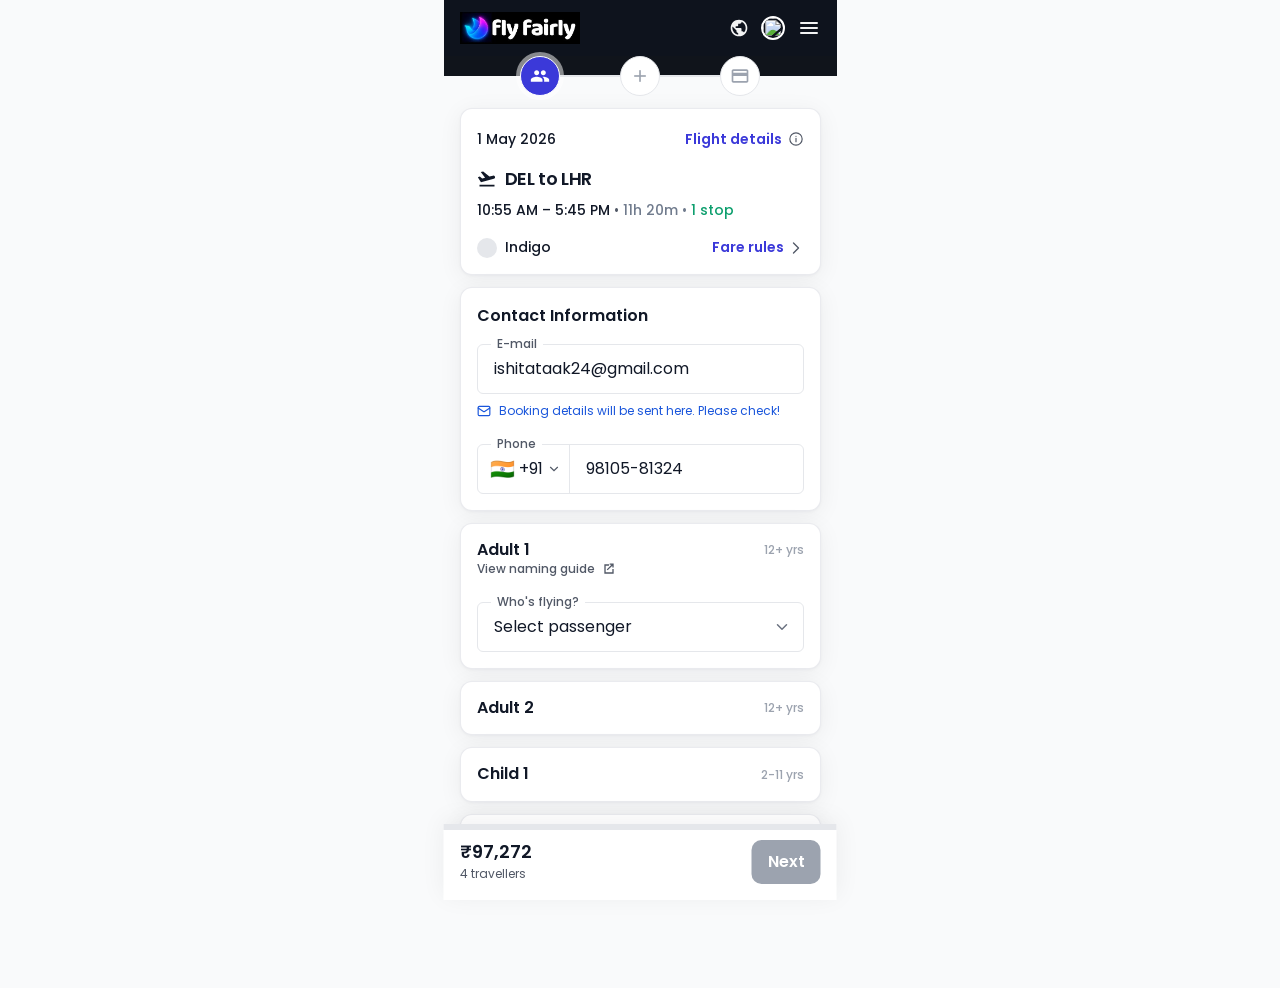
==== commit 28f63e98: "Update index.html" ====
--- a/index.html
+++ b/index.html
@@ -888,7 +888,7 @@
       }
 
       .ff-traveller-summary__row--head {
-        align-items: center;
+        align-items: top;
       }
 
       .ff-traveller-summary__tags {
@@ -915,7 +915,7 @@
       }
 
       .ff-traveller-summary__name {
-        margin: 0;
+        margin: 0 0 var(--space-3);
         font-size: var(--font-size-base);
         font-weight: var(--font-weight-semibold);
         line-height: var(--line-height-heading);
@@ -1171,6 +1171,11 @@
 
       .ff-float__input[data-mask-type]:focus::placeholder {
         color: var(--color-text-hint);
+      }
+
+      input.ff-float__input[name="first"],
+      input.ff-float__input[name="last"] {
+        text-transform: uppercase;
       }
 
       .ff-inline-edit-search {
@@ -1412,7 +1417,7 @@
               aria-expanded="false"
               aria-controls="flight-details-sheet"
             >
-              <span class="ff-flight-info__label">Details</span>
+              <span class="ff-flight-info__label">Flight details</span>
               <svg class="ff-flight-info__icon" viewBox="0 0 24 24" fill="none" stroke="currentColor" stroke-width="1.75" aria-hidden="true">
                 <circle cx="12" cy="12" r="9.25" />
                 <path stroke-linecap="round" d="M12 16v-5M12 8h.01" />
@@ -1736,7 +1741,7 @@
                 <div class="ff-float__inner">
                   <select class="ff-float__input ff-float__select" id="t1-profile" name="travellerProfile">
                     <option value="" selected>Select passenger</option>
-                    <option value="new">New passenger</option>
+                    <option value="new">New traveller</option>
                     <option value="profile-1">Aarav Sharma</option>
                     <option value="profile-2">Ishita Taak</option>
                     <option value="profile-3">Meera Nair</option>
@@ -1748,7 +1753,7 @@
               <div class="ff-float">
                 <label class="ff-float__label" for="t1-first">First name</label>
                 <div class="ff-float__inner">
-                  <input class="ff-float__input" id="t1-first" name="first" type="text" autocomplete="given-name" />
+                  <input class="ff-float__input" id="t1-first" name="first" type="text" autocomplete="given-name" autocapitalize="characters" />
                 </div>
               </div>
               <p class="ds-hint">Use the spelling as on your travel document</p>
@@ -1758,7 +1763,7 @@
               <div class="ff-float">
                 <label class="ff-float__label" for="t1-last">Last name</label>
                 <div class="ff-float__inner">
-                  <input class="ff-float__input" id="t1-last" name="last" type="text" autocomplete="family-name" />
+                  <input class="ff-float__input" id="t1-last" name="last" type="text" autocomplete="family-name" autocapitalize="characters" />
                 </div>
               </div>
               <p class="ds-hint">Use the spelling as on your travel document</p>
@@ -2268,8 +2273,8 @@
         let activeIndex = 0;
         const DUMMY_TRAVELLER_PROFILES = {
           "profile-1": {
-            first: "Aarav",
-            last: "Sharma",
+            first: "AARAV",
+            last: "SHARMA",
             gender: "male",
             dob: "14/06/1994",
             doc: "P1234567",
@@ -2280,8 +2285,8 @@
             ffNumber: "FF90871",
           },
           "profile-2": {
-            first: "Ishita",
-            last: "Taak",
+            first: "ISHITA",
+            last: "TAAK",
             gender: "female",
             dob: "24/08/1999",
             doc: "T7654321",
@@ -2292,8 +2297,8 @@
             ffNumber: "AI44120",
           },
           "profile-3": {
-            first: "Meera",
-            last: "Nair",
+            first: "MEERA",
+            last: "NAIR",
             gender: "female",
             dob: "03/11/2001",
             doc: "N3456789",
@@ -2465,11 +2470,11 @@
 
         const NAME_MAX_COMBINED = 40;
         const nameMinLenErr = "Name must be at least 2 characters";
-        const nameCharsetErr = "Use only letters from your passport (A–Z, no special characters)";
+        const nameCharsetErr = "Use only letters and spaces (A–Z, no special characters)";
         const nameFullLenErr =
           "Enter as much of the name as fits. Airlines will automatically truncate the rest.";
-        /** Latin letters; word parts may be joined by space, hyphen, or apostrophe (e.g. O'Brien, Mary-Jane). */
-        const namePartRe = /^[A-Za-z]+(?:[ '\-][A-Za-z]+)*$/;
+        /** Latin letters only; words may be separated by single spaces. */
+        const namePartRe = /^[A-Za-z]+(?: [A-Za-z]+)*$/;
 
         function combinedFullName(firstVal, lastVal) {
           const a = (firstVal || "").trim();
@@ -2873,7 +2878,7 @@
                 prefix +
                 '-profile" name="travellerProfile">' +
                 '<option value="" selected>Select passenger</option>' +
-                '<option value="new">New passenger</option>' +
+                '<option value="new">New traveller</option>' +
                 '<option value="profile-1">Aarav Sharma</option>' +
                 '<option value="profile-2">Ishita Taak</option>' +
                 '<option value="profile-3">Meera Nair</option></select>'
@@ -2885,7 +2890,7 @@
               "First name",
               '<input class="ff-float__input" id="' +
                 prefix +
-                '-first" name="first" type="text" autocomplete="given-name" />'
+                '-first" name="first" type="text" autocomplete="given-name" autocapitalize="characters" />'
             ) +
             '<p class="ds-hint">Use the spelling as on your travel document</p>' +
             '<div class="ds-field-error ff-error" id="' +
@@ -2897,7 +2902,7 @@
               "Last name",
               '<input class="ff-float__input" id="' +
                 prefix +
-                '-last" name="last" type="text" autocomplete="family-name" />'
+                '-last" name="last" type="text" autocomplete="family-name" autocapitalize="characters" />'
             ) +
             '<p class="ds-hint">Use the spelling as on your travel document</p>' +
             '<div class="ds-field-error ff-error" id="' +
@@ -3140,10 +3145,42 @@
             ffAirline: { touched: false, dirty: false },
             ffNumber: { touched: false, dirty: false },
           };
+          let suppressInteractionTracking = false;
 
           function clearFrequentFlyerErrors() {
             hideError(err.ffAirline);
             hideError(err.ffNumber);
+            setShellError(ffAirline, false);
+            setShellError(ffNumber, false);
+          }
+
+          function resetInteractionStateForProfileSwitch() {
+            fieldState.first.touched = fieldState.first.dirty = false;
+            fieldState.last.touched = fieldState.last.dirty = false;
+            fieldState.gender.touched = fieldState.gender.dirty = false;
+            fieldState.dob.touched = fieldState.dob.dirty = false;
+            fieldState.doc.touched = fieldState.doc.dirty = false;
+            fieldState.exp.touched = fieldState.exp.dirty = false;
+            fieldState.ffAirline.touched = fieldState.ffAirline.dirty = false;
+            fieldState.ffNumber.touched = fieldState.ffNumber.dirty = false;
+            delete dob.dataset.dirty;
+            delete dob.dataset.touched;
+            delete exp.dataset.dirty;
+            delete exp.dataset.touched;
+            hideError(err.first);
+            hideError(err.last);
+            hideError(err.gender);
+            hideError(err.dob);
+            hideError(err.doc);
+            hideError(err.exp);
+            hideError(err.ffAirline);
+            hideError(err.ffNumber);
+            setShellError(first, false);
+            setShellError(last, false);
+            setShellError(genderSelect, false);
+            setShellError(dob, false);
+            setShellError(doc, false);
+            setShellError(exp, false);
             setShellError(ffAirline, false);
             setShellError(ffNumber, false);
           }
@@ -3163,6 +3200,7 @@
 
           if (ffAirline) {
             ffAirline.addEventListener("change", function () {
+              if (suppressInteractionTracking) return;
               fieldState.ffAirline.dirty = true;
               if (!ffAdd || !ffAdd.checked) return;
               const hasValue = !!String(ffAirline.value || "").trim();
@@ -3175,6 +3213,7 @@
 
           if (ffNumber) {
             ffNumber.addEventListener("input", function () {
+              if (suppressInteractionTracking) return;
               fieldState.ffNumber.dirty = true;
               if (!ffAdd || !ffAdd.checked) return;
               const hasValue = !!String(ffNumber.value || "").trim();
@@ -3222,6 +3261,7 @@
             profileSelect.addEventListener("change", function () {
               const selectedValue = String(profileSelect.value || "");
               const selected = DUMMY_TRAVELLER_PROFILES[selectedValue];
+              suppressInteractionTracking = true;
               if (selectedValue === "new") {
                 if (first) {
                   first.value = "";
@@ -3264,9 +3304,14 @@
                   ffNumber.value = "";
                   ffNumber.dispatchEvent(new Event("input"));
                 }
+                resetInteractionStateForProfileSwitch();
+                suppressInteractionTracking = false;
                 return;
               }
-              if (!selected) return;
+              if (!selected) {
+                suppressInteractionTracking = false;
+                return;
+              }
               if (first) {
                 first.value = selected.first || "";
                 first.dispatchEvent(new Event("input"));
@@ -3312,6 +3357,8 @@
                 ffNumber.value = hasFrequentFlierData ? selected.ffNumber || "" : "";
                 ffNumber.dispatchEvent(new Event("input"));
               }
+              resetInteractionStateForProfileSwitch();
+              suppressInteractionTracking = false;
             });
             profileSelect.addEventListener("change", syncProfileVisibility);
           }
@@ -3319,6 +3366,7 @@
 
           if (genderSelect) {
             genderSelect.addEventListener("change", function () {
+              if (suppressInteractionTracking) return;
               fieldState.gender.dirty = true;
               if (errorIsVisible(err.gender)) {
                 const msg = validateGender(genderSelect);
@@ -3386,11 +3434,12 @@
             return false;
           }
 
-          /** Airlines-style names: force uppercase as the user types or leaves the field. */
+          /** Airlines-style names: letters/spaces only, always rendered uppercase. */
           function applyNameUppercase(input) {
             if (!input) return;
-            const v = input.value;
-            const upper = v.toUpperCase();
+            const v = String(input.value || "");
+            const sanitized = v.replace(/[^A-Za-z ]+/g, "").replace(/\s{2,}/g, " ");
+            const upper = sanitized.toUpperCase();
             if (v === upper) return;
             const start = input.selectionStart;
             const end = input.selectionEnd;
@@ -3421,6 +3470,7 @@
           }
 
           first.addEventListener("input", function () {
+            if (suppressInteractionTracking) return;
             applyNameUppercase(first);
             fieldState.first.dirty = true;
             const fv = (first.value || "").trim();
@@ -3448,6 +3498,7 @@
           });
 
           last.addEventListener("input", function () {
+            if (suppressInteractionTracking) return;
             applyNameUppercase(last);
             fieldState.last.dirty = true;
             const lv = (last.value || "").trim();
@@ -3475,6 +3526,7 @@
           });
 
           dob.addEventListener("input", function () {
+            if (suppressInteractionTracking) return;
             fieldState.dob.dirty = true;
             dob.dataset.dirty = "true";
             if (!errorIsVisible(err.dob)) return;
@@ -3494,6 +3546,7 @@
           });
 
           doc.addEventListener("input", function () {
+            if (suppressInteractionTracking) return;
             fieldState.doc.dirty = true;
             if (!errorIsVisible(err.doc)) return;
             const msg = validateDoc(doc.value);
@@ -3513,6 +3566,7 @@
           });
 
           exp.addEventListener("input", function () {
+            if (suppressInteractionTracking) return;
             fieldState.exp.dirty = true;
             exp.dataset.dirty = "true";
             if (!errorIsVisible(err.exp)) return;
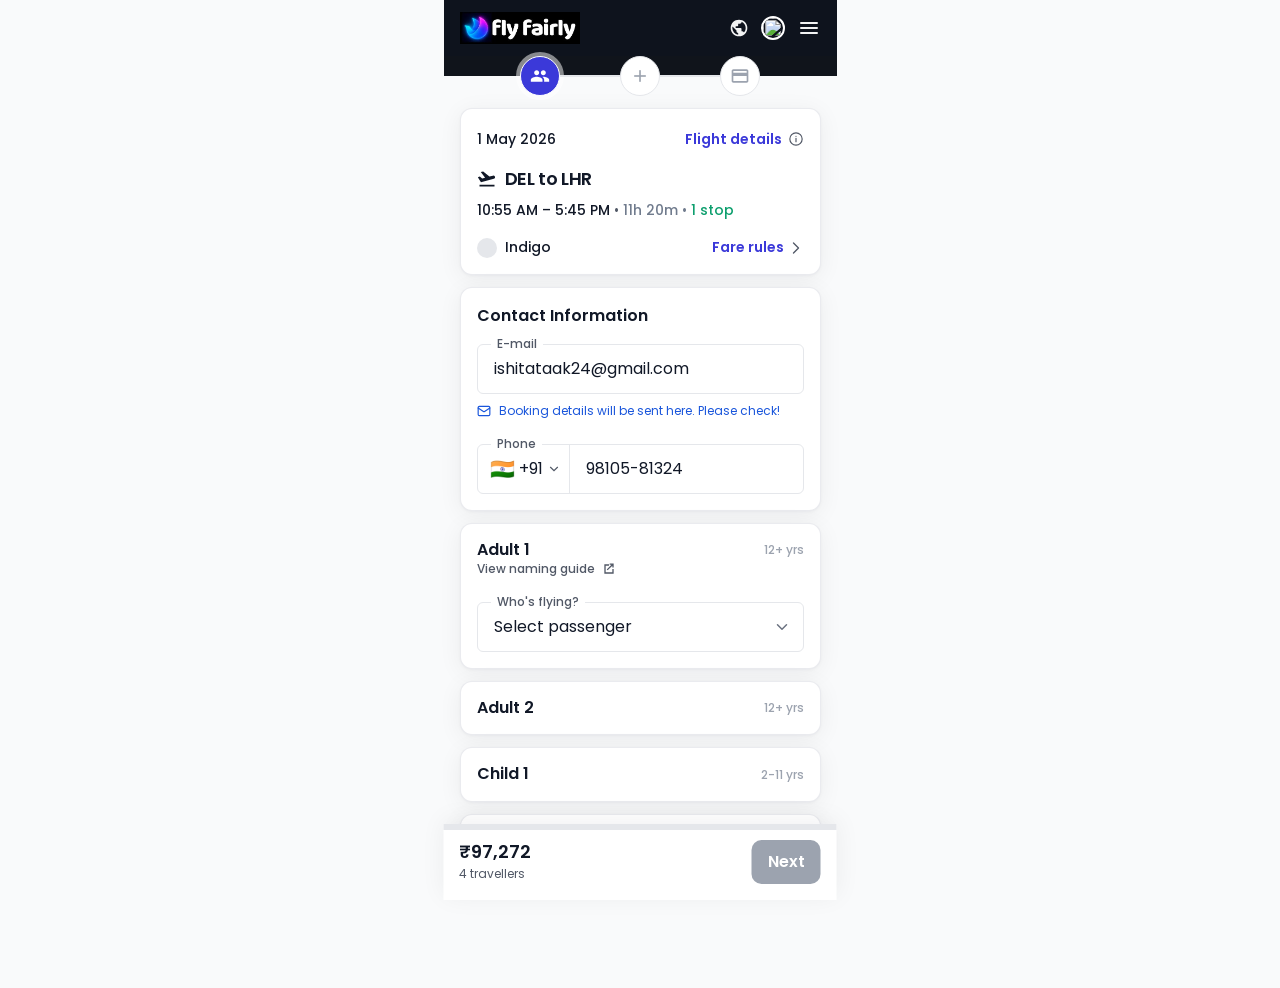
==== commit 999dd97b: "Update index.html" ====
--- a/index.html
+++ b/index.html
@@ -915,7 +915,7 @@
       }
 
       .ff-traveller-summary__name {
-        margin: 0 0 var(--space-3);
+        margin: 0;
         font-size: var(--font-size-base);
         font-weight: var(--font-weight-semibold);
         line-height: var(--line-height-heading);
@@ -1649,6 +1649,7 @@
               />
             </div>
           </div>
+          <div class="ds-field-error ff-error" id="contact-phone-err" role="alert" hidden></div>
         </div>
       </section>
 
@@ -1831,6 +1832,7 @@
                       aria-haspopup="listbox"
                       aria-controls="t1-country-list"
                       autocomplete="off"
+                      readonly
                       value="India"
                     />
                     <div class="ff-country-panel" id="t1-country-list" role="listbox" hidden></div>
@@ -1838,6 +1840,7 @@
                 </div>
               </div>
               <p class="ds-hint">Country of your passport</p>
+              <div class="ds-field-error ff-error" id="t1-country-err" hidden></div>
             </div>
             <div class="ff-field">
               <div class="ff-float">
@@ -2009,6 +2012,11 @@
         var wrapE = email && email.closest(".ff-float__inner");
         var emailErr = document.getElementById("contact-email-err");
         var emailBlock = document.getElementById("contact-email-block");
+        var phone = document.getElementById("contact-phone");
+        var wrapP = phone && phone.closest(".ff-float__inner");
+        var phoneErr = document.getElementById("contact-phone-err");
+        var phoneBlock = phone && phone.closest(".ff-float");
+        var phoneCode = document.querySelector(".ff-phone-cc__code");
         var btnNext = document.getElementById("btn-next");
 
         var emailState = {
@@ -2016,23 +2024,28 @@
           dirty: false,
           submitAttempted: false,
         };
-
-        function showEmailErrorEl(el, msg) {
+        var phoneState = {
+          touched: false,
+          dirty: false,
+          submitAttempted: false,
+        };
+
+        function showFieldErrorEl(el, msg) {
           if (!el) return;
           el.textContent = msg;
           el.removeAttribute("hidden");
           el.style.display = "block";
         }
 
-        function hideEmailErrorEl(el) {
+        function hideFieldErrorEl(el) {
           if (!el) return;
           el.textContent = "";
           el.setAttribute("hidden", "");
           el.style.display = "none";
         }
 
-        function emailErrorIsVisible() {
-          return emailErr && !emailErr.hasAttribute("hidden");
+        function fieldErrorIsVisible(errEl) {
+          return errEl && !errEl.hasAttribute("hidden");
         }
 
         function isValidLocalChar(ch) {
@@ -2058,42 +2071,14 @@
           );
         }
 
-        /** While focused: incomplete but plausibly still typing toward a valid address — suppress errors until blur. */
-        function isEmailMidTypingValidPrefix(v) {
-          var s = String(v != null ? v : "");
-          var i;
-          if (s.trim() === "") return false;
-          if (/\s/.test(s)) return false;
-          var atPos = s.indexOf("@");
-          if (atPos === -1) {
-            for (i = 0; i < s.length; i++) {
-              if (!isValidLocalChar(s.charAt(i))) return false;
-            }
-            return true;
-          }
-          var atCount = (s.match(/@/g) || []).length;
-          if (atPos !== s.lastIndexOf("@") || atCount !== 1) return false;
-          var local = s.slice(0, atPos);
-          var domain = s.slice(atPos + 1);
-          if (local.trim() === "") return false;
-          for (i = 0; i < local.length; i++) {
-            if (!isValidLocalChar(local.charAt(i))) return false;
-          }
-          if (domain.indexOf(".") !== -1) return false;
-          for (i = 0; i < domain.length; i++) {
-            if (!isValidDomainChar(domain.charAt(i))) return false;
-          }
-          return true;
-        }
-
         function applyEmailValidationResult(msg) {
           if (!email || !wrapE || !emailErr) return;
           if (msg) {
-            showEmailErrorEl(emailErr, msg);
+            showFieldErrorEl(emailErr, msg);
             wrapE.classList.add("is-error");
             email.setAttribute("aria-invalid", "true");
           } else {
-            hideEmailErrorEl(emailErr);
+            hideFieldErrorEl(emailErr);
             wrapE.classList.remove("is-error");
             email.setAttribute("aria-invalid", "false");
           }
@@ -2104,42 +2089,27 @@
           if (v.trim() === "") {
             return "Email address is required";
           }
-          if (v.indexOf("@") === -1) {
-            return "Please include an '@' in the email address";
+          if (/\s/.test(v)) {
+            return "Email address cannot contain spaces";
+          }
+          var atCount = (v.match(/@/g) || []).length;
+          if (atCount > 1) {
+            return "Email address can only contain one '@'";
+          }
+          if (atCount === 0) {
+            return "Include an '@' in the email address";
           }
           var at = v.indexOf("@");
           var local = v.slice(0, at);
           var domain = v.slice(at + 1);
           if (local.trim() === "") {
-            return "Please enter the part before '@'";
+            return "Enter the part before '@'";
           }
           if (domain.trim() === "") {
-            return "Please enter a domain after '@'";
-          }
-          if (domain.indexOf(".") === -1) {
-            return "Please enter a valid domain (e.g. gmail.com)";
-          }
-          if (v.endsWith(".")) {
-            return "Email address cannot end with a dot";
-          }
-          if (/\s/.test(v)) {
-            return "Email address cannot contain spaces";
-          }
-
-          var lastDotInDomain = domain.lastIndexOf(".");
-          var tld = lastDotInDomain === -1 ? "" : domain.slice(lastDotInDomain + 1);
-          if (tld.length < 2) {
-            return "Please enter a valid domain extension (e.g. .com, .in)";
-          }
-          if (tld.length > 6) {
-            return "Please enter a valid domain extension (e.g. .com, .org)";
+            return "Enter a domain after '@'";
           }
           if (/\.\./.test(v)) {
             return "Email address cannot contain consecutive dots";
-          }
-          var atCount = (v.match(/@/g) || []).length;
-          if (atCount !== 1) {
-            return "Email address can only contain one '@'";
           }
           var i;
           for (i = 0; i < local.length; i++) {
@@ -2157,6 +2127,27 @@
               return "Email address contains an invalid character";
             }
           }
+          if (domain.indexOf(".") === -1) {
+            return "Enter a valid domain (e.g. gmail.com)";
+          }
+          var lastDotInDomain = domain.lastIndexOf(".");
+          var tld = lastDotInDomain === -1 ? "" : domain.slice(lastDotInDomain + 1);
+          if (tld.length < 2) {
+            return "Enter a valid domain extension (e.g. .com, .in)";
+          }
+          if (tld.length > 6) {
+            return "Enter a valid domain extension (e.g., .com, .org)";
+          }
+          var labels = domain.split(".");
+          for (i = 0; i < labels.length; i++) {
+            var lab = labels[i];
+            if (lab.length === 0) {
+              continue;
+            }
+            if (lab.charAt(0) === "-" || lab.charAt(lab.length - 1) === "-") {
+              return "Enter a valid email domain";
+            }
+          }
           for (i = 0; i < domain.length; i++) {
             var dch = domain.charAt(i);
             var isDomOk =
@@ -2169,34 +2160,90 @@
               return "Email address contains an invalid character after '@'";
             }
           }
-          var labels = domain.split(".");
-          for (i = 0; i < labels.length; i++) {
-            var lab = labels[i];
-            if (lab.length === 0) {
-              continue;
-            }
-            if (lab.charAt(0) === "-" || lab.charAt(lab.length - 1) === "-") {
-              return "Please enter a valid email domain";
-            }
-          }
-
+          if (v.endsWith(".")) {
+            return "Email address cannot end with a dot";
+          }
           return null;
         }
 
         function runEmailInputValidation() {
           if (!email || !wrapE || !emailErr) return;
           var msg = validateEmailBlur(email.value);
-          if (msg === null) {
-            applyEmailValidationResult(null);
-            return;
-          }
-          if (document.activeElement === email && isEmailMidTypingValidPrefix(email.value)) {
-            hideEmailErrorEl(emailErr);
-            wrapE.classList.remove("is-error");
-            email.setAttribute("aria-invalid", "false");
-            return;
-          }
           applyEmailValidationResult(msg);
+        }
+
+        function applyPhoneValidationResult(msg) {
+          if (!phone || !wrapP || !phoneErr) return;
+          if (msg) {
+            showFieldErrorEl(phoneErr, msg);
+            wrapP.classList.add("is-error");
+            phone.setAttribute("aria-invalid", "true");
+          } else {
+            hideFieldErrorEl(phoneErr);
+            wrapP.classList.remove("is-error");
+            phone.setAttribute("aria-invalid", "false");
+          }
+        }
+
+        function phoneDigitsOnly(value) {
+          return String(value != null ? value : "").replace(/[\s-]/g, "");
+        }
+
+        function isIndiaCodeSelected() {
+          var codeText = phoneCode ? String(phoneCode.textContent || "").trim() : "";
+          return codeText === "+91";
+        }
+
+        function validatePhoneBlur(value) {
+          var raw = String(value != null ? value : "");
+          var digits = phoneDigitsOnly(raw);
+          if (digits.length === 0) {
+            return "Phone number is required";
+          }
+          if (/[A-Za-z]/.test(raw)) {
+            return "Phone numbers can only contain digits";
+          }
+          if (/[^0-9\s-]/.test(raw)) {
+            return "Phone numbers can only contain digits, spaces, or hyphens";
+          }
+          if (digits.charAt(0) === "0") {
+            return "Enter the number without the leading 0";
+          }
+          if (/^(\d)\1+$/.test(digits)) {
+            return "Enter a valid phone number";
+          }
+          if (digits.length < 7) {
+            return "Phone number is too short";
+          }
+          if (digits.length > 15) {
+            return "Phone number is too long";
+          }
+          if (!isIndiaCodeSelected()) {
+            return null;
+          }
+          return null;
+        }
+
+        function runPhoneInputValidation() {
+          if (!phone || !wrapP || !phoneErr) return;
+          var msg = validatePhoneBlur(phone.value);
+          applyPhoneValidationResult(msg);
+        }
+
+        function scrollToTopmostVisibleContactError() {
+          var candidates = [];
+          if (fieldErrorIsVisible(emailErr)) candidates.push({ err: emailErr, el: emailBlock || email });
+          if (fieldErrorIsVisible(phoneErr)) candidates.push({ err: phoneErr, el: phoneBlock || phone });
+          if (!candidates.length) return;
+          candidates.sort(function (a, b) {
+            var aTop = a.el.getBoundingClientRect().top + window.scrollY;
+            var bTop = b.el.getBoundingClientRect().top + window.scrollY;
+            return aTop - bTop;
+          });
+          var target = candidates[0];
+          if (target.el && target.el.scrollIntoView) {
+            target.el.scrollIntoView({ block: "center", behavior: "smooth" });
+          }
         }
 
         if (email && wrapE && emailErr) {
@@ -2206,7 +2253,6 @@
 
           email.addEventListener("input", function () {
             emailState.dirty = true;
-            if (!emailErrorIsVisible()) return;
             runEmailInputValidation();
           });
 
@@ -2214,7 +2260,7 @@
             var raw = email.value;
             var empty = !String(raw || "").trim();
             if (empty && !emailState.dirty) {
-              hideEmailErrorEl(emailErr);
+              hideFieldErrorEl(emailErr);
               wrapE.classList.remove("is-error");
               email.setAttribute("aria-invalid", "false");
               return;
@@ -2227,19 +2273,59 @@
           });
         }
 
-        if (btnNext && email && wrapE && emailErr) {
+        if (phone && wrapP && phoneErr) {
+          phone.addEventListener("focus", function () {
+            phoneState.touched = true;
+          });
+
+          phone.addEventListener("input", function () {
+            phoneState.dirty = true;
+            runPhoneInputValidation();
+          });
+
+          phone.addEventListener("blur", function () {
+            var raw = phone.value;
+            var empty = phoneDigitsOnly(raw).length === 0;
+            if (empty && !phoneState.dirty) {
+              hideFieldErrorEl(phoneErr);
+              wrapP.classList.remove("is-error");
+              phone.setAttribute("aria-invalid", "false");
+              return;
+            }
+            if (!phoneState.dirty && !phoneState.submitAttempted) {
+              return;
+            }
+            var msg = validatePhoneBlur(phone.value);
+            applyPhoneValidationResult(msg);
+          });
+        }
+
+        if (btnNext) {
           btnNext.addEventListener("click", function () {
-            emailState.touched = true;
-            emailState.dirty = true;
-            emailState.submitAttempted = true;
-            var raw = String(email.value || "");
-            var msg = !raw.trim() ? "Email address is required" : validateEmailBlur(email.value);
-            applyEmailValidationResult(msg);
-            if (msg) {
-              var scrollEl = emailBlock || email;
-              scrollEl.scrollIntoView({ block: "center", behavior: "smooth" });
+            if (email && wrapE && emailErr) {
+              emailState.touched = true;
+              emailState.dirty = true;
+              emailState.submitAttempted = true;
+              var emailMsg = validateEmailBlur(email.value);
+              applyEmailValidationResult(emailMsg);
+            }
+            if (phone && wrapP && phoneErr) {
+              phoneState.touched = true;
+              phoneState.dirty = true;
+              phoneState.submitAttempted = true;
+              var phoneMsg = validatePhoneBlur(phone.value);
+              applyPhoneValidationResult(phoneMsg);
+            }
+            if (fieldErrorIsVisible(emailErr) || fieldErrorIsVisible(phoneErr)) {
+              scrollToTopmostVisibleContactError();
               window.setTimeout(function () {
-                if (email.focus) email.focus({ preventScroll: true });
+                if (fieldErrorIsVisible(emailErr) && email && email.focus) {
+                  email.focus({ preventScroll: true });
+                  return;
+                }
+                if (fieldErrorIsVisible(phoneErr) && phone && phone.focus) {
+                  phone.focus({ preventScroll: true });
+                }
               }, 100);
             }
           });
@@ -2470,11 +2556,12 @@
 
         const NAME_MAX_COMBINED = 40;
         const nameMinLenErr = "Name must be at least 2 characters";
-        const nameCharsetErr = "Use only letters and spaces (A–Z, no special characters)";
+        const nameCharsetErr = "Use only letters from your passport (A–Z, hyphens and apostrophes)";
         const nameFullLenErr =
           "Enter as much of the name as fits. Airlines will automatically truncate the rest.";
-        /** Latin letters only; words may be separated by single spaces. */
-        const namePartRe = /^[A-Za-z]+(?: [A-Za-z]+)*$/;
+        /** Latin letters with optional apostrophes/hyphens between letter groups. */
+        const namePartRe = /^[A-Za-z]+(?:['-][A-Za-z]+)*$/;
+        const nameTypingErr = "Only alphabets are allowed";
 
         function combinedFullName(firstVal, lastVal) {
           const a = (firstVal || "").trim();
@@ -2485,7 +2572,7 @@
 
         function validateFirstName(firstVal, lastVal) {
           const v = (firstVal || "").trim();
-          if (!v) return "This field is required. If no first name type 'FNU'";
+          if (!v) return "This field is required";
           if (v.length < 2) return nameMinLenErr;
           if (!namePartRe.test(v)) return nameCharsetErr;
           if (combinedFullName(firstVal, lastVal).length > NAME_MAX_COMBINED) return nameFullLenErr;
@@ -2512,28 +2599,35 @@
             .slice(0, maxLen);
         }
 
-        function validateDob(input, type, selectedChildAge) {
+        function validateDob(input, type, selectedChildAge, opts) {
+          const mode = (opts && opts.mode) || "submit";
           const rawDigits = extractDateDigits(input, 8);
           const dd = rawDigits.slice(0, 2);
           const mm = rawDigits.slice(2, 4);
           const yyyy = rawDigits.slice(4, 8);
           const hasAny = rawDigits.length > 0;
           const isComplete = rawDigits.length === 8;
-          const isDirty = !!(input && input.dataset && input.dataset.dirty === "true");
-          const isTouched = !!(input && input.dataset && input.dataset.touched === "true");
+          if (mode === "typing") {
+            if (!isComplete) return null;
+            const dtTyping = parseDMYFromDisplay(dd + "/" + mm + "/" + yyyy);
+            if (!dtTyping) return "Enter a valid date";
+            const today = new Date();
+            const todayStart = new Date(today.getFullYear(), today.getMonth(), today.getDate());
+            if (dtTyping > todayStart) return "Date of birth cannot be in the future";
+            return null;
+          }
           if (!hasAny) return "This field is required";
-          if (!isComplete) return isDirty && isTouched ? "Please enter a complete date" : null;
+          if (!isComplete) return mode === "blur" ? null : "Please enter a complete date";
           const dt = parseDMYFromDisplay(dd + "/" + mm + "/" + yyyy);
-          if (!dt) return "Please enter a valid date";
+          if (!dt) return "Enter a valid date";
+          const today = new Date();
+          const todayStart = new Date(today.getFullYear(), today.getMonth(), today.getDate());
+          if (dt > todayStart) return "Date of birth cannot be in the future";
           const age = ageOnDate(dt, TRAVEL_END);
           if (type === "adult") {
-            if (age < 18) return "Traveller must be 18 or older";
+            if (age < 12) return "Traveller must be 12 or older for an adult ticket";
           } else {
-            const selected = Number.parseInt(String(selectedChildAge || ""), 10);
-            if (!Number.isNaN(selected) && age !== selected) {
-              return "__CHILD_AGE_MISMATCH__:" + String(age) + ":" + String(selected);
-            }
-            if (Number.isNaN(selected) && (age < 9 || age > 11)) {
+            if (age > 11) {
               return "Date of birth doesn't match the child's age entered at search";
             }
           }
@@ -2542,25 +2636,44 @@
 
         function validateDoc(v) {
           const s = (v || "").trim();
-          if (!s) return "This field is required";
-          if (!/^[A-Za-z0-9]{6,9}$/.test(s)) return "Enter a valid passport number (6–9 characters)";
+          if (!s) return "Travel document number is required";
+          if (/[^A-Za-z0-9]/.test(s)) return "Passport numbers cannot contain spaces or special characters";
+          if (s.length < 6 || s.length > 9) return "Enter a valid passport number (6–9 characters)";
           return null;
         }
 
+        function validateCountry(v) {
+          const s = String(v || "").trim();
+          if (!s) return "Select a country of issue";
+          return null;
+        }
+
         function validateExpiry(input, opts) {
+          const mode = (opts && opts.mode) || "submit";
           const rawDigits = extractDateDigits(input, 6);
           const mm = rawDigits.slice(0, 2);
           const yyyy = rawDigits.slice(2, 6);
           const hasAny = rawDigits.length > 0;
           const isComplete = rawDigits.length === 6;
-          const isDirty = !!(input && input.dataset && input.dataset.dirty === "true");
-          const isTouched = !!(input && input.dataset && input.dataset.touched === "true");
+          if (mode === "typing") {
+            if (rawDigits.length >= 2) {
+              const monthNum = Number.parseInt(mm, 10);
+              if (monthNum === 0) return "Month cannot be 00";
+              if (monthNum > 12) return "Enter a valid month between 01 and 12";
+            }
+            if (!isComplete) return null;
+          }
           if (!hasAny) return "This field is required";
-          if (!isComplete) return isDirty && isTouched ? "Please enter a complete date" : null;
+          if (!isComplete) return "Enter a valid date";
+          const monthNum = Number.parseInt(mm, 10);
+          if (monthNum === 0 || monthNum > 12) return "Enter a valid month between 01 and 12";
           const dt = parseMY(mm + "/" + yyyy);
-          if (!dt) return "Please enter a valid date";
+          if (!dt) return "Enter a valid date";
           const lastDay = endOfExpiryMonth(dt);
-          if (lastDay < TRAVEL_END) return "Your passport expires before your travel date";
+          const today = new Date();
+          const todayStart = new Date(today.getFullYear(), today.getMonth(), today.getDate());
+          if (lastDay < todayStart) return "Passport has already expired";
+          if (lastDay < TRAVEL_END) return "Passport expires before your travel date (1 May 2026)";
           return null;
         }
 
@@ -2952,7 +3065,7 @@
               '<div class="ff-country-wrap">' +
                 '<input class="ff-float__input" id="' +
                 prefix +
-                '-country-input" type="text" role="combobox" aria-expanded="false" aria-haspopup="listbox" ' +
+                '-country-input" type="text" role="combobox" aria-expanded="false" aria-haspopup="listbox" readonly ' +
                 'aria-controls="' +
                 prefix +
                 '-country-list" autocomplete="off" value="India" />' +
@@ -2960,7 +3073,10 @@
                 prefix +
                 '-country-list" role="listbox" hidden></div></div>'
             ) +
-            '<p class="ds-hint">Country of your passport</p></div>' +
+            '<p class="ds-hint">Country of your passport</p>' +
+            '<div class="ds-field-error ff-error" id="' +
+            prefix +
+            '-country-err" hidden></div></div>' +
             '<div class="ff-field">' +
             floatShell(
               prefix + "-exp",
@@ -3021,9 +3137,19 @@
           const input = card.querySelector("#" + prefix + "-country-input");
           const panel = card.querySelector("#" + prefix + "-country-list");
           if (!input || !panel) return;
+          const errEl = card.querySelector("#" + prefix + "-country-err");
+          let searchInput = null;
 
           function renderList(filter) {
+            const existingSearch = searchInput ? String(searchInput.value || "") : "";
             panel.innerHTML = "";
+            searchInput = document.createElement("input");
+            searchInput.type = "text";
+            searchInput.className = "ff-float__input";
+            searchInput.placeholder = "Search country";
+            searchInput.autocomplete = "off";
+            searchInput.value = existingSearch;
+            panel.appendChild(searchInput);
             const q = (filter || "").toLowerCase();
             COUNTRIES.filter((c) => c.toLowerCase().includes(q)).forEach((country) => {
               const btn = document.createElement("button");
@@ -3035,8 +3161,17 @@
                 panel.classList.remove("is-open");
                 panel.hidden = true;
                 input.setAttribute("aria-expanded", "false");
+                if (errEl) {
+                  hideError(errEl);
+                  const shell = input.closest(".ff-float__inner");
+                  if (shell) shell.classList.remove("is-error");
+                }
               });
               panel.appendChild(btn);
+            });
+            searchInput.addEventListener("input", function () {
+              renderList(searchInput.value);
+              openPanel();
             });
           }
 
@@ -3048,17 +3183,12 @@
 
           input.addEventListener("focus", function () {
             openPanel();
-            renderList(input.value);
+            renderList("");
           });
 
           input.addEventListener("click", function () {
             openPanel();
-            renderList(input.value);
-          });
-
-          input.addEventListener("input", function () {
-            openPanel();
-            renderList(input.value);
+            renderList("");
           });
 
           document.addEventListener("click", function (e) {
@@ -3117,6 +3247,7 @@
           const genderSelect = form.querySelector("#" + prefix + "-gender");
           const dob = form.querySelector("#" + prefix + "-dob");
           const doc = form.querySelector("#" + prefix + "-doc");
+          const countryInput = form.querySelector("#" + prefix + "-country-input");
           const exp = form.querySelector("#" + prefix + "-exp");
           const ffAdd = form.querySelector("#" + prefix + "-ff-add");
           const ffExtra = form.querySelector("#" + prefix + "-ff-extra");
@@ -3130,6 +3261,7 @@
             gender: form.querySelector("#" + prefix + "-gender-err"),
             dob: form.querySelector("#" + prefix + "-dob-err"),
             doc: form.querySelector("#" + prefix + "-doc-err"),
+            country: form.querySelector("#" + prefix + "-country-err"),
             exp: form.querySelector("#" + prefix + "-exp-err"),
             ffAirline: form.querySelector("#" + prefix + "-ff-airline-err"),
             ffNumber: form.querySelector("#" + prefix + "-ff-number-err"),
@@ -3141,6 +3273,7 @@
             gender: { touched: false, dirty: false },
             dob: { touched: false, dirty: false },
             doc: { touched: false, dirty: false },
+            country: { touched: false, dirty: false },
             exp: { touched: false, dirty: false },
             ffAirline: { touched: false, dirty: false },
             ffNumber: { touched: false, dirty: false },
@@ -3160,6 +3293,7 @@
             fieldState.gender.touched = fieldState.gender.dirty = false;
             fieldState.dob.touched = fieldState.dob.dirty = false;
             fieldState.doc.touched = fieldState.doc.dirty = false;
+            fieldState.country.touched = fieldState.country.dirty = false;
             fieldState.exp.touched = fieldState.exp.dirty = false;
             fieldState.ffAirline.touched = fieldState.ffAirline.dirty = false;
             fieldState.ffNumber.touched = fieldState.ffNumber.dirty = false;
@@ -3172,6 +3306,7 @@
             hideError(err.gender);
             hideError(err.dob);
             hideError(err.doc);
+            hideError(err.country);
             hideError(err.exp);
             hideError(err.ffAirline);
             hideError(err.ffNumber);
@@ -3180,6 +3315,7 @@
             setShellError(genderSelect, false);
             setShellError(dob, false);
             setShellError(doc, false);
+            setShellError(countryInput, false);
             setShellError(exp, false);
             setShellError(ffAirline, false);
             setShellError(ffNumber, false);
@@ -3434,12 +3570,11 @@
             return false;
           }
 
-          /** Airlines-style names: letters/spaces only, always rendered uppercase. */
+          /** Airlines-style names: always rendered uppercase. */
           function applyNameUppercase(input) {
             if (!input) return;
             const v = String(input.value || "");
-            const sanitized = v.replace(/[^A-Za-z ]+/g, "").replace(/\s{2,}/g, " ");
-            const upper = sanitized.toUpperCase();
+            const upper = v.toUpperCase();
             if (v === upper) return;
             const start = input.selectionStart;
             const end = input.selectionEnd;
@@ -3474,17 +3609,12 @@
             applyNameUppercase(first);
             fieldState.first.dirty = true;
             const fv = (first.value || "").trim();
-            if (fv.length > 0 && !namePartRe.test(fv)) {
-              showError(err.first, nameCharsetErr);
+            if (fv.length >= 2 && /[^A-Za-z'-]/.test(fv)) {
+              showError(err.first, nameTypingErr);
               setShellError(first, true);
               return;
             }
-            if (!errorIsVisible(err.first)) return;
-            const msg = validateFirstName(first.value, last.value);
-            if (msg) {
-              showError(err.first, msg);
-              setShellError(first, true);
-            } else {
+            if (errorIsVisible(err.first)) {
               hideError(err.first);
               setShellError(first, false);
             }
@@ -3492,6 +3622,7 @@
 
           first.addEventListener("blur", function () {
             applyNameUppercase(first);
+            first.value = String(first.value || "").replace(/[^A-Z'-]+/g, "");
             blurTextField(first, fieldState.first, err.first, function () {
               return validateFirstName(first.value, last.value);
             });
@@ -3502,17 +3633,12 @@
             applyNameUppercase(last);
             fieldState.last.dirty = true;
             const lv = (last.value || "").trim();
-            if (lv.length > 0 && !namePartRe.test(lv)) {
-              showError(err.last, nameCharsetErr);
+            if (lv.length >= 2 && /[^A-Za-z'-]/.test(lv)) {
+              showError(err.last, nameTypingErr);
               setShellError(last, true);
               return;
             }
-            if (!errorIsVisible(err.last)) return;
-            const msg = validateLastName(first.value, last.value);
-            if (msg) {
-              showError(err.last, msg);
-              setShellError(last, true);
-            } else {
+            if (errorIsVisible(err.last)) {
               hideError(err.last);
               setShellError(last, false);
             }
@@ -3520,6 +3646,7 @@
 
           last.addEventListener("blur", function () {
             applyNameUppercase(last);
+            last.value = String(last.value || "").replace(/[^A-Z'-]+/g, "");
             blurTextField(last, fieldState.last, err.last, function () {
               return validateLastName(first.value, last.value);
             });
@@ -3529,8 +3656,22 @@
             if (suppressInteractionTracking) return;
             fieldState.dob.dirty = true;
             dob.dataset.dirty = "true";
-            if (!errorIsVisible(err.dob)) return;
-            applyDobValidationResult(validateDob(dob, type, selectedChildAge));
+            const msg = validateDob(dob, type, selectedChildAge, { mode: "typing" });
+            if (msg) {
+              showError(err.dob, msg);
+              setShellError(dob, true);
+              return;
+            }
+            if (errorIsVisible(err.dob)) {
+              const blurMsg = validateDob(dob, type, selectedChildAge, { mode: "blur" });
+              if (blurMsg) {
+                showError(err.dob, blurMsg);
+                setShellError(dob, true);
+              } else {
+                hideError(err.dob);
+                setShellError(dob, false);
+              }
+            }
           });
 
           dob.addEventListener("blur", function () {
@@ -3542,7 +3683,14 @@
               setShellError(dob, false);
               return;
             }
-            applyDobValidationResult(validateDob(dob, type, selectedChildAge));
+            const msg = validateDob(dob, type, selectedChildAge, { mode: "blur" });
+            if (msg) {
+              showError(err.dob, msg);
+              setShellError(dob, true);
+            } else {
+              hideError(err.dob);
+              setShellError(dob, false);
+            }
           });
 
           doc.addEventListener("input", function () {
@@ -3550,13 +3698,9 @@
             fieldState.doc.dirty = true;
             if (!errorIsVisible(err.doc)) return;
             const msg = validateDoc(doc.value);
-            if (msg) {
-              showError(err.doc, msg);
-              setShellError(doc, true);
-            } else {
-              hideError(err.doc);
-              setShellError(doc, false);
-            }
+            if (msg) showError(err.doc, msg);
+            else hideError(err.doc);
+            setShellError(doc, !!msg);
           });
 
           doc.addEventListener("blur", function () {
@@ -3565,12 +3709,25 @@
             });
           });
 
+          if (countryInput) {
+            countryInput.addEventListener("blur", function () {
+              fieldState.country.touched = true;
+              const msg = validateCountry(countryInput.value);
+              if (msg) {
+                showError(err.country, msg);
+                setShellError(countryInput, true);
+              } else {
+                hideError(err.country);
+                setShellError(countryInput, false);
+              }
+            });
+          }
+
           exp.addEventListener("input", function () {
             if (suppressInteractionTracking) return;
             fieldState.exp.dirty = true;
             exp.dataset.dirty = "true";
-            if (!errorIsVisible(err.exp)) return;
-            const msg = validateExpiry(exp);
+            const msg = validateExpiry(exp, { mode: "typing" });
             if (msg) {
               showError(err.exp, msg);
               setShellError(exp, true);
@@ -3583,16 +3740,23 @@
           exp.addEventListener("blur", function () {
             exp.dataset.touched = "true";
             blurTextField(exp, fieldState.exp, err.exp, function () {
-              return validateExpiry(exp, { fromBlur: true });
+              return validateExpiry(exp, { mode: "blur" });
             });
           });
 
           dob.addEventListener("validate", function () {
-            applyDobValidationResult(validateDob(dob, type, selectedChildAge));
+            const msg = validateDob(dob, type, selectedChildAge, { mode: "submit" });
+            if (msg) {
+              showError(err.dob, msg);
+              setShellError(dob, true);
+            } else {
+              hideError(err.dob);
+              setShellError(dob, false);
+            }
           });
 
           exp.addEventListener("validate", function () {
-            const msg = validateExpiry(exp);
+            const msg = validateExpiry(exp, { mode: "submit" });
             if (msg) {
               showError(err.exp, msg);
               setShellError(exp, true);
@@ -3609,6 +3773,7 @@
               { err: err.gender, focusEl: genderSelect },
               { err: err.dob, focusEl: dob },
               { err: err.doc, focusEl: doc },
+              { err: err.country, focusEl: countryInput },
               { err: err.exp, focusEl: exp },
               { err: err.ffAirline, focusEl: ffAirline },
               { err: err.ffNumber, focusEl: ffNumber },
@@ -3633,6 +3798,7 @@
             fieldState.gender.touched = fieldState.gender.dirty = false;
             fieldState.dob.touched = fieldState.dob.dirty = false;
             fieldState.doc.touched = fieldState.doc.dirty = false;
+            fieldState.country.touched = fieldState.country.dirty = false;
             fieldState.exp.touched = fieldState.exp.dirty = false;
             fieldState.ffAirline.touched = fieldState.ffAirline.dirty = false;
             fieldState.ffNumber.touched = fieldState.ffNumber.dirty = false;
@@ -3658,10 +3824,9 @@
             let bad = false;
 
             const emptyMsg = "This field is required";
-            const emptyFirstMsg = "This field is required. If no first name type 'FNU'";
 
             const rawFirst = (first.value || "").trim();
-            const vFirst = rawFirst ? validateFirstName(first.value, last.value) : emptyFirstMsg;
+            const vFirst = rawFirst ? validateFirstName(first.value, last.value) : emptyMsg;
             if (vFirst) {
               showError(err.first, vFirst);
               setShellError(first, true);
@@ -3693,11 +3858,18 @@
               if (genderSelect) setShellError(genderSelect, false);
             }
 
-            const vDob = validateDob(dob, type, selectedChildAge);
-            if (applyDobValidationResult(vDob)) bad = true;
+            const vDob = validateDob(dob, type, selectedChildAge, { mode: "submit" });
+            if (vDob) {
+              showError(err.dob, vDob);
+              setShellError(dob, true);
+              bad = true;
+            } else {
+              hideError(err.dob);
+              setShellError(dob, false);
+            }
 
             const rawDoc = (doc.value || "").trim();
-            const vDoc = rawDoc ? validateDoc(doc.value) : emptyMsg;
+            const vDoc = validateDoc(rawDoc);
             if (vDoc) {
               showError(err.doc, vDoc);
               setShellError(doc, true);
@@ -3707,7 +3879,18 @@
               setShellError(doc, false);
             }
 
-            const vExp = validateExpiry(exp);
+            const rawCountry = (countryInput && countryInput.value) || "";
+            const vCountry = validateCountry(rawCountry);
+            if (vCountry) {
+              showError(err.country, vCountry);
+              setShellError(countryInput, true);
+              bad = true;
+            } else {
+              hideError(err.country);
+              setShellError(countryInput, false);
+            }
+
+            const vExp = validateExpiry(exp, { mode: "submit" });
             if (vExp) {
               showError(err.exp, vExp);
               setShellError(exp, true);
